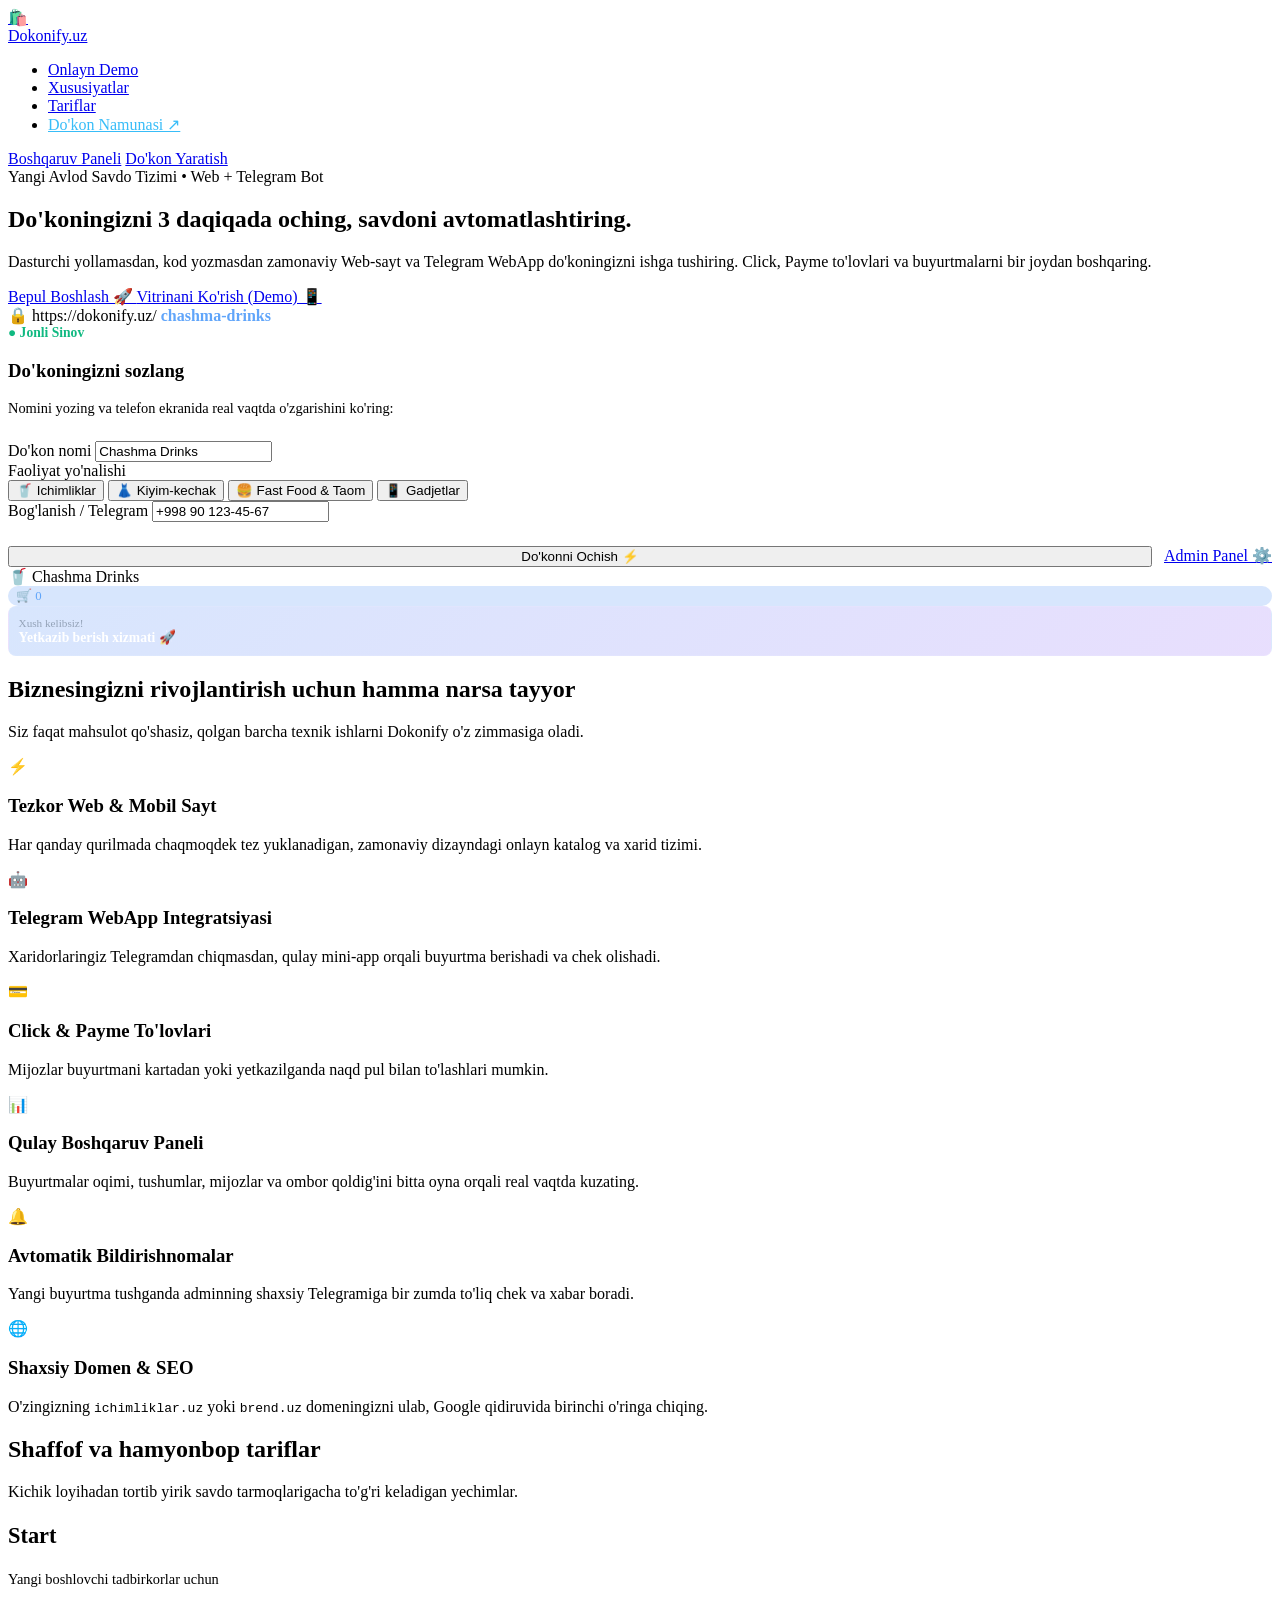
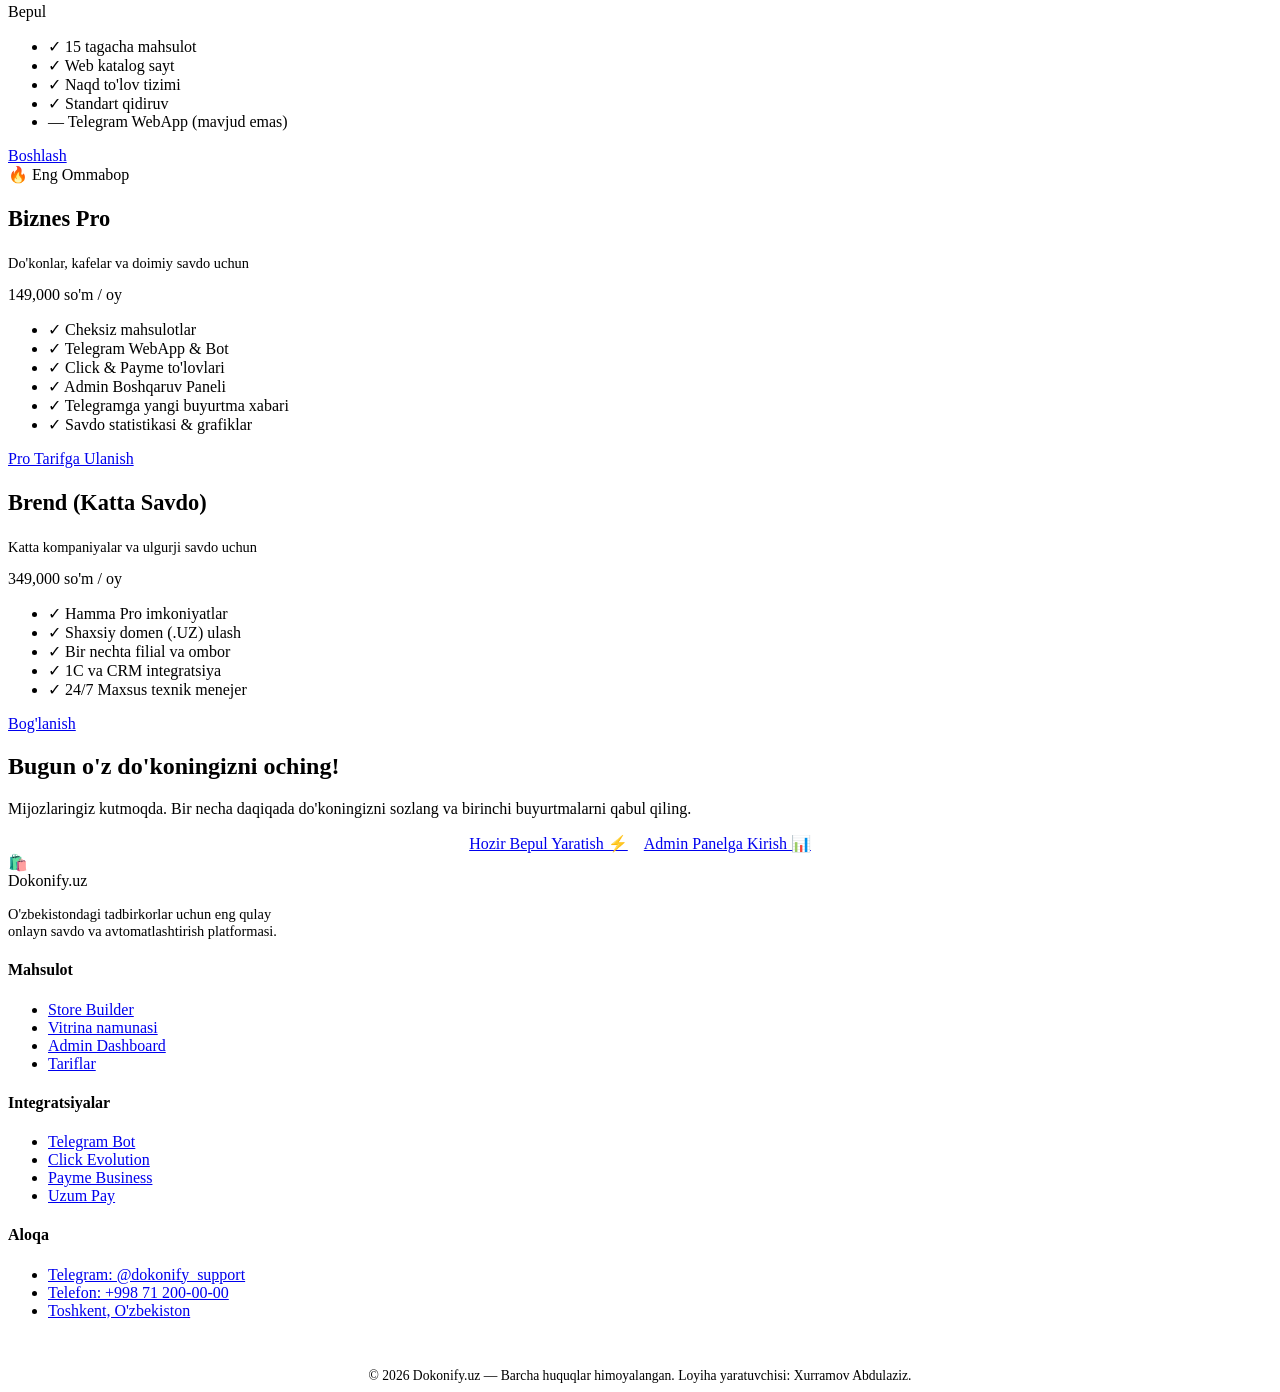
==== templates/index.html @ 7e79cc07 "Initial clean commit" ====
<!DOCTYPE html>
<html lang="uz">
<head>
  <meta charset="UTF-8">
  <meta name="viewport" content="width=device-width, initial-scale=1.0">
  <title>Dokonify — 3 daqiqada Web & Telegram Do'kon Yaratish Platformasi</title>
  <meta name="description" content="Kichik va o'rta bizneslar uchun avtomatlashtirilgan internet do'kon va Telegram WebApp platformasi. Click, Payme va buyurtmalar boshqaruvi.">
  <link rel="stylesheet" href="style.css">
  <link rel="icon" href="data:image/svg+xml,<svg xmlns=%22http://www.w3.org/2000/svg%22 viewBox=%220 0 100 100%22><text y=%22.9em%22 font-size=%2290%22>🛍️</text></svg>">
</head>
<body>
  <div class="bg-grid"></div>

  <!-- Navbar -->
  <header class="navbar">
    <div class="container">
      <a href="index.html" class="brand-logo">
        <div class="brand-icon">🛍️</div>
        <span>Dokonify<span style="color: var(--primary)">.uz</span></span>
      </a>

      <ul class="nav-links">
        <li><a href="#demo">Onlayn Demo</a></li>
        <li><a href="#features">Xususiyatlar</a></li>
        <li><a href="#pricing">Tariflar</a></li>
        <li><a href="store.html" target="_blank" style="color: #38bdf8;">Do'kon Namunasi ↗</a></li>
      </ul>

      <div class="nav-actions">
        <a href="dashboard.html" class="btn btn-secondary btn-sm">Boshqaruv Paneli</a>
        <a href="#demo" class="btn btn-primary btn-sm">Do'kon Yaratish</a>
      </div>
    </div>
  </header>

  <!-- Hero Section -->
  <section class="hero">
    <div class="container">
      <div class="pill-badge">
        <span class="pulse-dot"></span>
        <span>Yangi Avlod Savdo Tizimi • Web + Telegram Bot</span>
      </div>

      <h1>
        Do'koningizni <span class="gradient-text">3 daqiqada</span> oching, savdoni avtomatlashtiring.
      </h1>

      <p>
        Dasturchi yollamasdan, kod yozmasdan zamonaviy Web-sayt va Telegram WebApp do'koningizni ishga tushiring. Click, Payme to'lovlari va buyurtmalarni bir joydan boshqaring.
      </p>

      <div class="hero-cta">
        <a href="#demo" class="btn btn-primary btn-lg">
          Bepul Boshlash 🚀
        </a>
        <a href="store.html" class="btn btn-secondary btn-lg">
          Vitrinani Ko'rish (Demo) 📱
        </a>
      </div>

      <!-- Live Interactive Demo Box -->
      <div class="preview-wrapper" id="demo">
        <div class="preview-header">
          <div class="window-dots">
            <span class="dot dot-red"></span>
            <span class="dot dot-yellow"></span>
            <span class="dot dot-green"></span>
          </div>
          <div class="preview-address">
            <span>🔒 https://dokonify.uz/</span>
            <span id="previewSlug" style="color: #60a5fa; font-weight: 600;">chashma-drinks</span>
          </div>
          <div style="font-size: 0.85rem; color: #10b981; font-weight: 600;">
            ● Jonli Sinov
          </div>
        </div>

        <div class="preview-grid">
          <!-- Wizard Form -->
          <div class="wizard-box">
            <h3 class="wizard-title">Do'koningizni sozlang</h3>
            <p style="font-size: 0.9rem; margin-bottom: 1.5rem;">Nomini yozing va telefon ekranida real vaqtda o'zgarishini ko'ring:</p>

            <div class="wizard-step">
              <label for="storeNameInput">Do'kon nomi</label>
              <input type="text" id="storeNameInput" class="wizard-input" value="Chashma Drinks" placeholder="Masalan: Rayhon Boutique, Burger House...">
            </div>

            <div class="wizard-step">
              <label>Faoliyat yo'nalishi</label>
              <div class="category-chips" id="categoryChips">
                <button type="button" class="chip active" data-cat="drinks">🥤 Ichimliklar</button>
                <button type="button" class="chip" data-cat="clothing">👗 Kiyim-kechak</button>
                <button type="button" class="chip" data-cat="food">🍔 Fast Food & Taom</button>
                <button type="button" class="chip" data-cat="electronics">📱 Gadjetlar</button>
              </div>
            </div>

            <div class="wizard-step">
              <label for="storePhoneInput">Bog'lanish / Telegram</label>
              <input type="text" id="storePhoneInput" class="wizard-input" value="+998 90 123-45-67">
            </div>

            <div style="margin-top: 1.5rem; display: flex; gap: 0.75rem;">
              <button id="saveAndLaunchBtn" class="btn btn-primary" style="flex: 1;">
                Do'konni Ochish ⚡
              </button>
              <a href="dashboard.html" class="btn btn-secondary">
                Admin Panel ⚙️
              </a>
            </div>
          </div>

          <!-- Phone Mockup Preview -->
          <div class="phone-mockup">
            <div class="phone-notch"></div>
            <div class="phone-screen" id="mockupScreen">
              <div class="store-header-mini">
                <div class="store-name-mini">
                  <span id="mockupIcon">🥤</span>
                  <span id="mockupTitle">Chashma Drinks</span>
                </div>
                <div style="font-size: 0.8rem; background: rgba(59,130,246,0.2); padding: 2px 8px; border-radius: 99px; color: #60a5fa;">
                  🛒 <span id="mockupCartCount">0</span>
                </div>
              </div>

              <div style="margin-bottom: 0.75rem; background: linear-gradient(135deg, rgba(59,130,246,0.2), rgba(139,92,246,0.2)); border-radius: 8px; padding: 0.6rem; border: 1px solid rgba(255,255,255,0.08);">
                <div style="font-size: 0.7rem; color: #94a3b8;">Xush kelibsiz!</div>
                <div style="font-size: 0.85rem; font-weight: 700; color: #fff;">Yetkazib berish xizmati 🚀</div>
              </div>

              <div class="product-grid-mini" id="mockupProducts">
                <!-- Injected via JavaScript -->
              </div>
            </div>
          </div>
        </div>
      </div>
    </div>
  </section>

  <!-- Features Section -->
  <section class="features-section" id="features">
    <div class="container">
      <div class="section-head">
        <h2>Biznesingizni rivojlantirish uchun <span class="gradient-text">hamma narsa</span> tayyor</h2>
        <p>Siz faqat mahsulot qo'shasiz, qolgan barcha texnik ishlarni Dokonify o'z zimmasiga oladi.</p>
      </div>

      <div class="cards-grid">
        <div class="feature-card">
          <div class="card-icon">⚡</div>
          <h3>Tezkor Web & Mobil Sayt</h3>
          <p>Har qanday qurilmada chaqmoqdek tez yuklanadigan, zamonaviy dizayndagi onlayn katalog va xarid tizimi.</p>
        </div>

        <div class="feature-card">
          <div class="card-icon">🤖</div>
          <h3>Telegram WebApp Integratsiyasi</h3>
          <p>Xaridorlaringiz Telegramdan chiqmasdan, qulay mini-app orqali buyurtma berishadi va chek olishadi.</p>
        </div>

        <div class="feature-card">
          <div class="card-icon">💳</div>
          <h3>Click & Payme To'lovlari</h3>
          <p>Mijozlar buyurtmani kartadan yoki yetkazilganda naqd pul bilan to'lashlari mumkin.</p>
        </div>

        <div class="feature-card">
          <div class="card-icon">📊</div>
          <h3>Qulay Boshqaruv Paneli</h3>
          <p>Buyurtmalar oqimi, tushumlar, mijozlar va ombor qoldig'ini bitta oyna orqali real vaqtda kuzating.</p>
        </div>

        <div class="feature-card">
          <div class="card-icon">🔔</div>
          <h3>Avtomatik Bildirishnomalar</h3>
          <p>Yangi buyurtma tushganda adminning shaxsiy Telegramiga bir zumda to'liq chek va xabar boradi.</p>
        </div>

        <div class="feature-card">
          <div class="card-icon">🌐</div>
          <h3>Shaxsiy Domen & SEO</h3>
          <p>O'zingizning <code>ichimliklar.uz</code> yoki <code>brend.uz</code> domeningizni ulab, Google qidiruvida birinchi o'ringa chiqing.</p>
        </div>
      </div>
    </div>
  </section>

  <!-- Pricing Section -->
  <section class="pricing-section" id="pricing">
    <div class="container">
      <div class="section-head">
        <h2>Shaffof va hamyonbop <span class="gradient-text">tariflar</span></h2>
        <p>Kichik loyihadan tortib yirik savdo tarmoqlarigacha to'g'ri keladigan yechimlar.</p>
      </div>

      <div class="pricing-grid">
        <!-- Starter Plan -->
        <div class="pricing-card">
          <h3 style="font-size: 1.4rem;">Start</h3>
          <p style="font-size: 0.9rem;">Yangi boshlovchi tadbirkorlar uchun</p>
          <div class="price-tag">
            Bepul
          </div>
          <ul class="features-list">
            <li>✓ 15 tagacha mahsulot</li>
            <li>✓ Web katalog sayt</li>
            <li>✓ Naqd to'lov tizimi</li>
            <li>✓ Standart qidiruv</li>
            <li>— Telegram WebApp (mavjud emas)</li>
          </ul>
          <a href="store.html" class="btn btn-secondary w-100">Boshlash</a>
        </div>

        <!-- Pro Plan (Featured) -->
        <div class="pricing-card featured">
          <div class="pricing-badge">🔥 Eng Ommabop</div>
          <h3 style="font-size: 1.4rem;">Biznes Pro</h3>
          <p style="font-size: 0.9rem;">Do'konlar, kafelar va doimiy savdo uchun</p>
          <div class="price-tag">
            149,000 <span class="price-period">so'm / oy</span>
          </div>
          <ul class="features-list">
            <li>✓ Cheksiz mahsulotlar</li>
            <li>✓ Telegram WebApp & Bot</li>
            <li>✓ Click & Payme to'lovlari</li>
            <li>✓ Admin Boshqaruv Paneli</li>
            <li>✓ Telegramga yangi buyurtma xabari</li>
            <li>✓ Savdo statistikasi & grafiklar</li>
          </ul>
          <a href="#demo" class="btn btn-primary w-100">Pro Tarifga Ulanish</a>
        </div>

        <!-- Enterprise Plan -->
        <div class="pricing-card">
          <h3 style="font-size: 1.4rem;">Brend (Katta Savdo)</h3>
          <p style="font-size: 0.9rem;">Katta kompaniyalar va ulgurji savdo uchun</p>
          <div class="price-tag">
            349,000 <span class="price-period">so'm / oy</span>
          </div>
          <ul class="features-list">
            <li>✓ Hamma Pro imkoniyatlar</li>
            <li>✓ Shaxsiy domen (.UZ) ulash</li>
            <li>✓ Bir nechta filial va ombor</li>
            <li>✓ 1C va CRM integratsiya</li>
            <li>✓ 24/7 Maxsus texnik menejer</li>
          </ul>
          <a href="#demo" class="btn btn-secondary w-100">Bog'lanish</a>
        </div>
      </div>
    </div>
  </section>

  <!-- CTA Banner -->
  <section class="cta-banner">
    <div class="container">
      <div class="cta-box">
        <h2>Bugun o'z do'koningizni oching!</h2>
        <p>Mijozlaringiz kutmoqda. Bir necha daqiqada do'koningizni sozlang va birinchi buyurtmalarni qabul qiling.</p>
        <div style="display: flex; gap: 1rem; justify-content: center; flex-wrap: wrap;">
          <a href="#demo" class="btn btn-primary btn-lg">Hozir Bepul Yaratish ⚡</a>
          <a href="dashboard.html" class="btn btn-secondary btn-lg">Admin Panelga Kirish 📊</a>
        </div>
      </div>
    </div>
  </section>

  <!-- Footer -->
  <footer>
    <div class="container">
      <div class="footer-grid">
        <div class="footer-col">
          <div class="brand-logo" style="margin-bottom: 1rem;">
            <div class="brand-icon">🛍️</div>
            <span>Dokonify<span style="color: var(--primary)">.uz</span></span>
          </div>
          <p style="font-size: 0.9rem; max-width: 300px;">
            O'zbekistondagi tadbirkorlar uchun eng qulay onlayn savdo va avtomatlashtirish platformasi.
          </p>
        </div>

        <div class="footer-col">
          <h4>Mahsulot</h4>
          <ul class="footer-links">
            <li><a href="#demo">Store Builder</a></li>
            <li><a href="store.html">Vitrina namunasi</a></li>
            <li><a href="dashboard.html">Admin Dashboard</a></li>
            <li><a href="#pricing">Tariflar</a></li>
          </ul>
        </div>

        <div class="footer-col">
          <h4>Integratsiyalar</h4>
          <ul class="footer-links">
            <li><a href="#">Telegram Bot</a></li>
            <li><a href="#">Click Evolution</a></li>
            <li><a href="#">Payme Business</a></li>
            <li><a href="#">Uzum Pay</a></li>
          </ul>
        </div>

        <div class="footer-col">
          <h4>Aloqa</h4>
          <ul class="footer-links">
            <li><a href="#">Telegram: @dokonify_support</a></li>
            <li><a href="#">Telefon: +998 71 200-00-00</a></li>
            <li><a href="#">Toshkent, O'zbekiston</a></li>
          </ul>
        </div>
      </div>

      <div style="text-align: center; border-top: 1px solid var(--border-subtle); padding-top: 2rem; font-size: 0.85rem;">
        © 2026 Dokonify.uz — Barcha huquqlar himoyalangan. Loyiha yaratuvchisi: Xurramov Abdulaziz.
      </div>
    </div>
  </footer>

  <script src="app.js"></script>
</body>
</html>
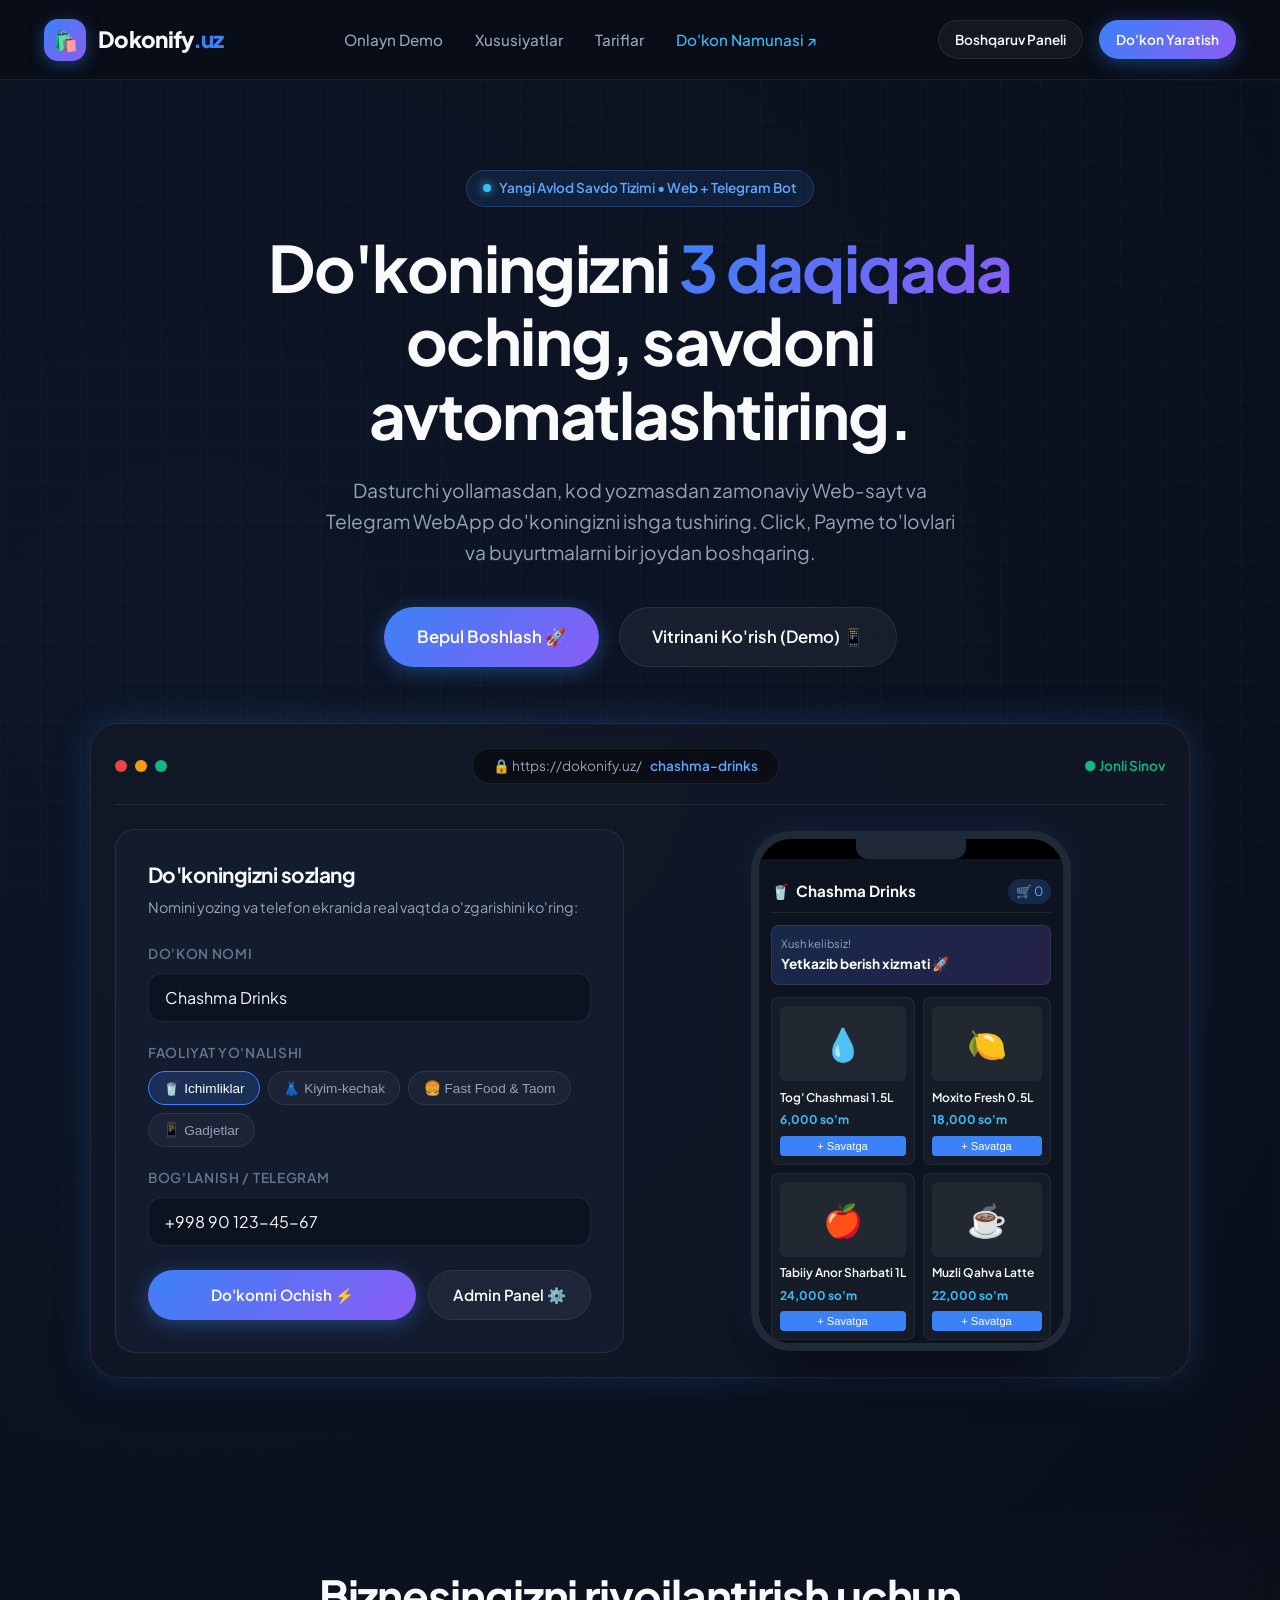
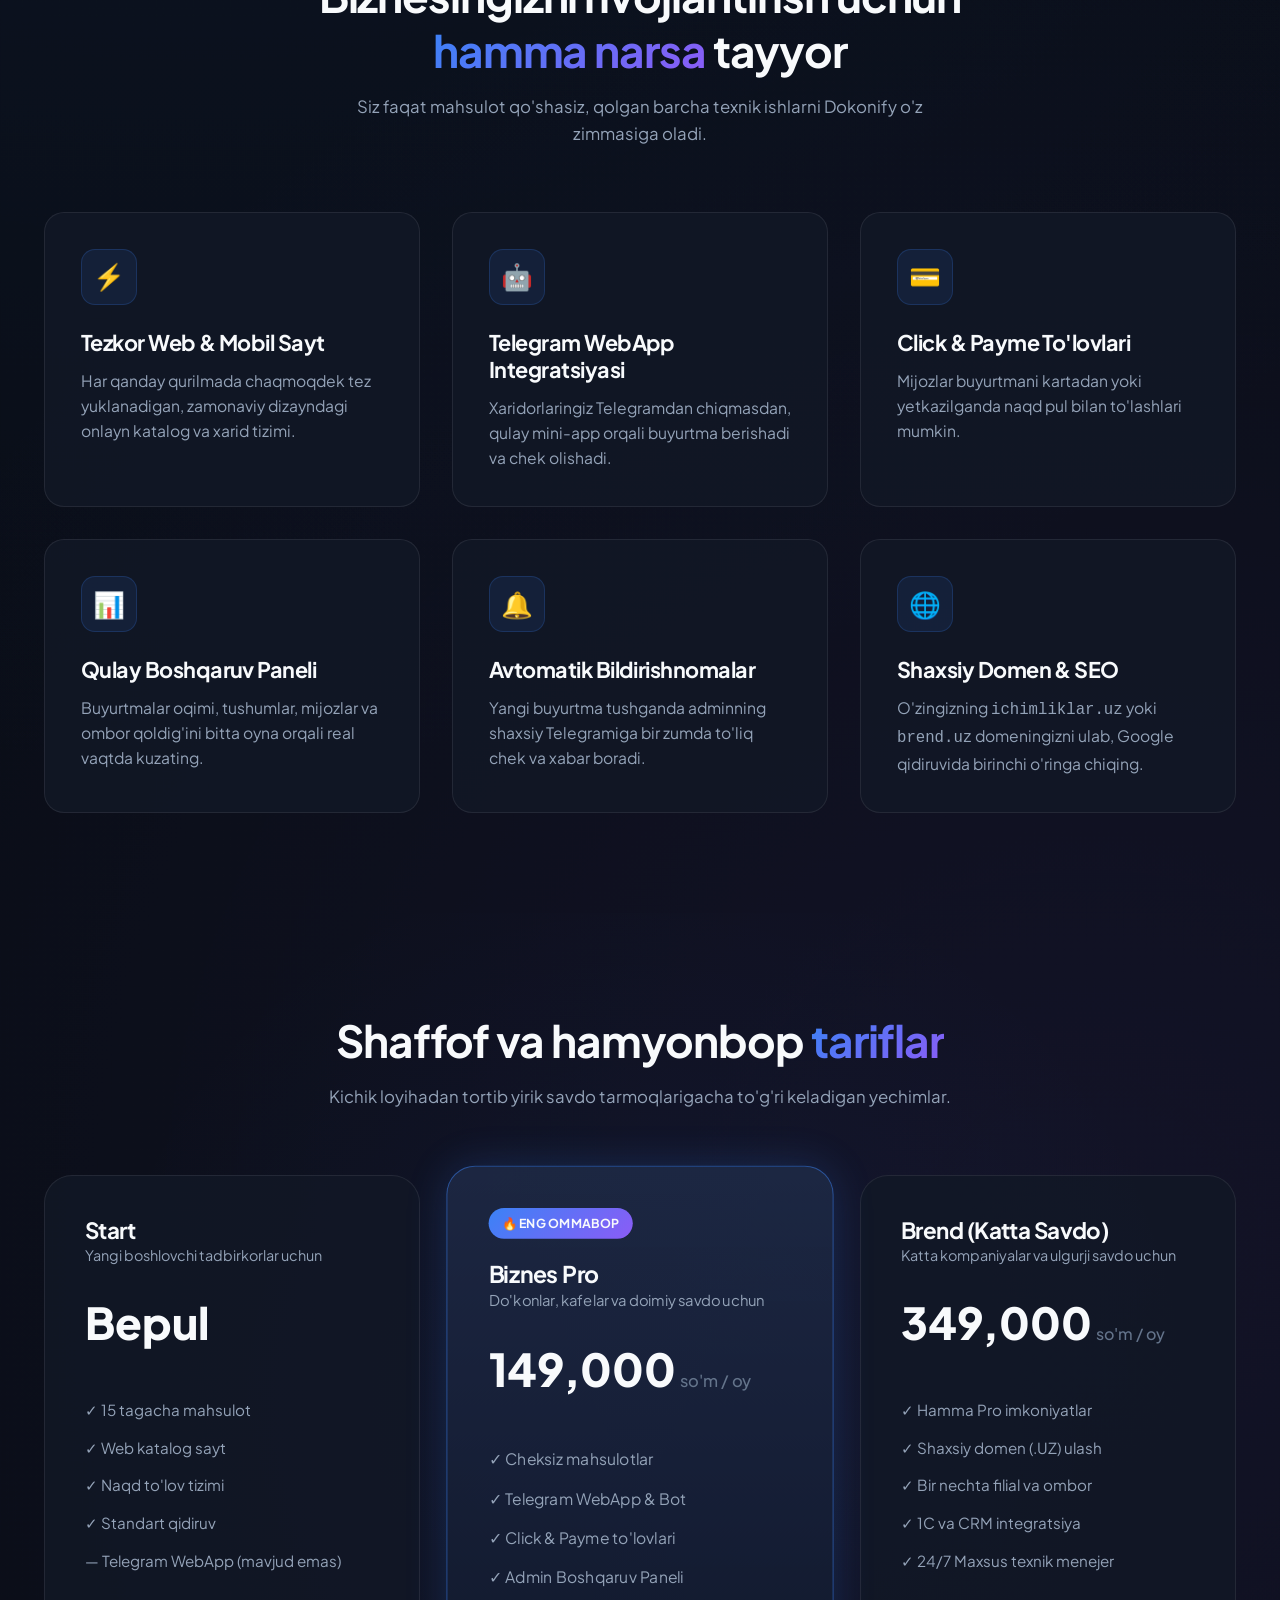
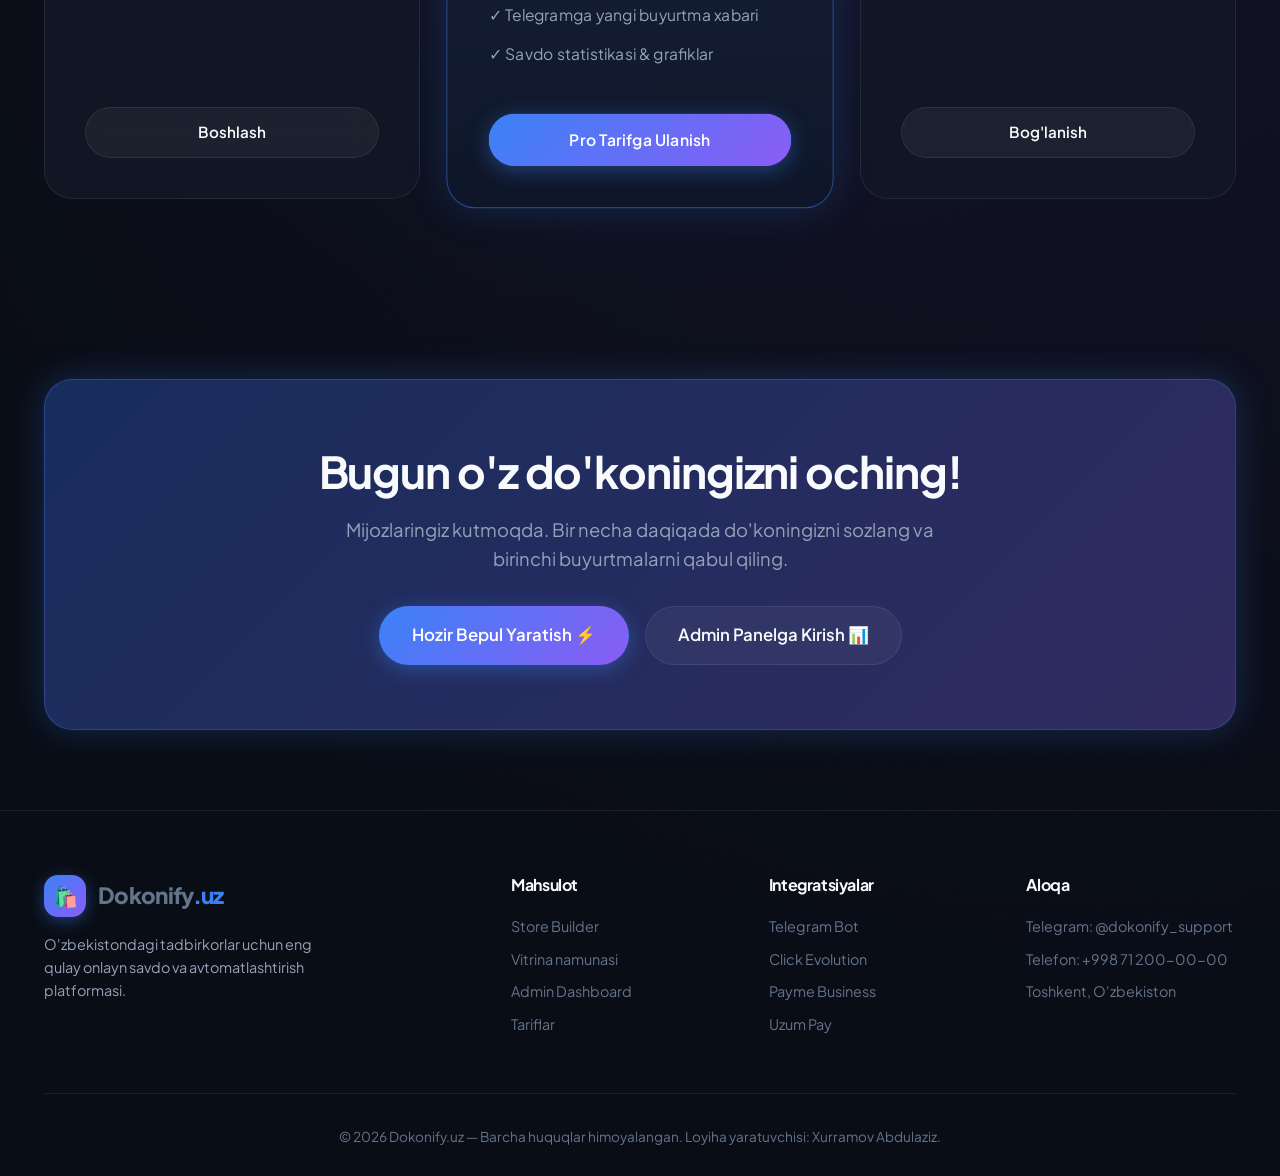
==== commit a043f7cb: "Statik fayllarni productionda tuzatish (CSS/JS 404) - templates: style.css/app.js ga /static/ yo'l (" ====
--- a/templates/index.html
+++ b/templates/index.html
@@ -5,7 +5,7 @@
   <meta name="viewport" content="width=device-width, initial-scale=1.0">
   <title>Dokonify — 3 daqiqada Web & Telegram Do'kon Yaratish Platformasi</title>
   <meta name="description" content="Kichik va o'rta bizneslar uchun avtomatlashtirilgan internet do'kon va Telegram WebApp platformasi. Click, Payme va buyurtmalar boshqaruvi.">
-  <link rel="stylesheet" href="style.css">
+  <link rel="stylesheet" href="/static/style.css">
   <link rel="icon" href="data:image/svg+xml,<svg xmlns=%22http://www.w3.org/2000/svg%22 viewBox=%220 0 100 100%22><text y=%22.9em%22 font-size=%2290%22>🛍️</text></svg>">
 </head>
 <body>
@@ -317,6 +317,6 @@
     </div>
   </footer>
 
-  <script src="app.js"></script>
+  <script src="/static/app.js"></script>
 </body>
 </html>
--- a/static/style.css
+++ b/static/style.css
@@ -0,0 +1,1062 @@
+/* ==========================================================================
+   DOKONIFY — Design System & Styles
+   Modern SaaS for Web & Telegram Storefronts
+   ========================================================================== */
+
+@import url('https://fonts.googleapis.com/css2?family=Plus+Jakarta+Sans:wght@300;400;500;600;700;800&display=swap');
+
+:root {
+  /* Color Palette */
+  --bg-dark: #090d16;
+  --bg-card: rgba(18, 24, 38, 0.85);
+  --bg-card-hover: rgba(28, 36, 56, 0.95);
+  --bg-elevated: #131b2e;
+  --border-subtle: rgba(255, 255, 255, 0.08);
+  --border-accent: rgba(59, 130, 246, 0.3);
+  
+  --primary: #3b82f6;
+  --primary-glow: rgba(59, 130, 246, 0.4);
+  --primary-gradient: linear-gradient(135deg, #3b82f6 0%, #8b5cf6 100%);
+  --accent-cyan: #06b6d4;
+  --accent-emerald: #10b981;
+  --accent-amber: #f59e0b;
+  --accent-rose: #f43f5e;
+  
+  --text-primary: #f8fafc;
+  --text-secondary: #94a3b8;
+  --text-muted: #64748b;
+  
+  /* Radii & Shadows */
+  --radius-sm: 8px;
+  --radius-md: 14px;
+  --radius-lg: 20px;
+  --radius-xl: 28px;
+  --radius-full: 9999px;
+  
+  --shadow-sm: 0 2px 8px rgba(0, 0, 0, 0.3);
+  --shadow-md: 0 8px 30px rgba(0, 0, 0, 0.4);
+  --shadow-glow: 0 0 35px rgba(59, 130, 246, 0.25);
+  --shadow-card: 0 10px 40px -10px rgba(0, 0, 0, 0.5);
+  
+  --font-main: 'Plus Jakarta Sans', -apple-system, BlinkMacSystemFont, sans-serif;
+  --transition-fast: 0.2s cubic-bezier(0.16, 1, 0.3, 1);
+  --transition-smooth: 0.35s cubic-bezier(0.16, 1, 0.3, 1);
+}
+
+/* Reset & Base */
+*, *::before, *::after {
+  box-sizing: border-box;
+  margin: 0;
+  padding: 0;
+}
+
+html {
+  scroll-behavior: smooth;
+  font-family: var(--font-main);
+  background-color: var(--bg-dark);
+  color: var(--text-primary);
+  line-height: 1.6;
+}
+
+body {
+  overflow-x: hidden;
+  min-height: 100vh;
+  position: relative;
+  background: radial-gradient(circle at 15% 15%, rgba(59, 130, 246, 0.08) 0%, transparent 45%),
+              radial-gradient(circle at 85% 65%, rgba(139, 92, 246, 0.08) 0%, transparent 45%),
+              var(--bg-dark);
+}
+
+/* Background Animated Grid */
+.bg-grid {
+  position: fixed;
+  inset: 0;
+  background-image: linear-gradient(to right, rgba(255, 255, 255, 0.02) 1px, transparent 1px),
+                    linear-gradient(to bottom, rgba(255, 255, 255, 0.02) 1px, transparent 1px);
+  background-size: 40px 40px;
+  pointer-events: none;
+  z-index: 0;
+}
+
+/* Typography */
+h1, h2, h3, h4, h5, h6 {
+  color: var(--text-primary);
+  font-weight: 700;
+  line-height: 1.25;
+  letter-spacing: -0.025em;
+}
+
+.gradient-text {
+  background: var(--primary-gradient);
+  -webkit-background-clip: text;
+  -webkit-text-fill-color: transparent;
+  display: inline-block;
+}
+
+.gradient-cyan {
+  background: linear-gradient(135deg, #06b6d4 0%, #3b82f6 100%);
+  -webkit-background-clip: text;
+  -webkit-text-fill-color: transparent;
+}
+
+.gradient-amber {
+  background: linear-gradient(135deg, #f59e0b 0%, #ef4444 100%);
+  -webkit-background-clip: text;
+  -webkit-text-fill-color: transparent;
+}
+
+p {
+  color: var(--text-secondary);
+  font-size: 1.05rem;
+}
+
+a {
+  color: inherit;
+  text-decoration: none;
+  transition: var(--transition-fast);
+}
+
+/* Layout Containers */
+.container {
+  max-width: 1240px;
+  margin: 0 auto;
+  padding: 0 1.5rem;
+  position: relative;
+  z-index: 1;
+}
+
+/* Navigation */
+.navbar {
+  position: fixed;
+  top: 0;
+  left: 0;
+  right: 0;
+  height: 80px;
+  backdrop-filter: blur(20px);
+  -webkit-backdrop-filter: blur(20px);
+  background: rgba(9, 13, 22, 0.75);
+  border-bottom: 1px solid var(--border-subtle);
+  z-index: 100;
+  display: flex;
+  align-items: center;
+}
+
+.navbar .container {
+  display: flex;
+  align-items: center;
+  justify-content: space-between;
+  width: 100%;
+}
+
+.brand-logo {
+  display: flex;
+  align-items: center;
+  gap: 0.75rem;
+  font-size: 1.4rem;
+  font-weight: 800;
+  letter-spacing: -0.03em;
+}
+
+.brand-icon {
+  width: 42px;
+  height: 42px;
+  background: var(--primary-gradient);
+  border-radius: var(--radius-md);
+  display: flex;
+  align-items: center;
+  justify-content: center;
+  font-size: 1.25rem;
+  box-shadow: 0 4px 16px var(--primary-glow);
+}
+
+.nav-links {
+  display: flex;
+  align-items: center;
+  gap: 2rem;
+  list-style: none;
+}
+
+.nav-links a {
+  font-size: 0.95rem;
+  font-weight: 500;
+  color: var(--text-secondary);
+}
+
+.nav-links a:hover {
+  color: var(--text-primary);
+}
+
+.nav-actions {
+  display: flex;
+  align-items: center;
+  gap: 1rem;
+}
+
+/* Buttons */
+.btn {
+  display: inline-flex;
+  align-items: center;
+  justify-content: center;
+  gap: 0.5rem;
+  padding: 0.75rem 1.5rem;
+  border-radius: var(--radius-full);
+  font-weight: 600;
+  font-size: 0.95rem;
+  cursor: pointer;
+  border: 1px solid transparent;
+  transition: var(--transition-smooth);
+  font-family: inherit;
+}
+
+.btn-primary {
+  background: var(--primary-gradient);
+  color: #ffffff;
+  box-shadow: 0 4px 20px var(--primary-glow);
+}
+
+.btn-primary:hover {
+  transform: translateY(-2px);
+  box-shadow: 0 8px 28px rgba(59, 130, 246, 0.6);
+}
+
+.btn-secondary {
+  background: rgba(255, 255, 255, 0.05);
+  border-color: var(--border-subtle);
+  color: var(--text-primary);
+  backdrop-filter: blur(10px);
+}
+
+.btn-secondary:hover {
+  background: rgba(255, 255, 255, 0.1);
+  border-color: rgba(255, 255, 255, 0.2);
+  transform: translateY(-2px);
+}
+
+.btn-sm {
+  padding: 0.5rem 1rem;
+  font-size: 0.85rem;
+}
+
+.btn-lg {
+  padding: 0.95rem 2rem;
+  font-size: 1.05rem;
+}
+
+/* Badge */
+.pill-badge {
+  display: inline-flex;
+  align-items: center;
+  gap: 0.5rem;
+  padding: 0.4rem 1rem;
+  background: rgba(59, 130, 246, 0.12);
+  border: 1px solid rgba(59, 130, 246, 0.3);
+  border-radius: var(--radius-full);
+  font-size: 0.85rem;
+  font-weight: 600;
+  color: #60a5fa;
+  margin-bottom: 1.5rem;
+}
+
+.pulse-dot {
+  width: 8px;
+  height: 8px;
+  background: #38bdf8;
+  border-radius: 50%;
+  box-shadow: 0 0 10px #38bdf8;
+  animation: pulse 2s infinite;
+}
+
+@keyframes pulse {
+  0% { transform: scale(0.95); opacity: 0.8; }
+  50% { transform: scale(1.4); opacity: 1; }
+  100% { transform: scale(0.95); opacity: 0.8; }
+}
+
+/* Hero Section */
+.hero {
+  padding-top: 170px;
+  padding-bottom: 90px;
+  text-align: center;
+  position: relative;
+}
+
+.hero h1 {
+  font-size: 4rem;
+  max-width: 950px;
+  margin: 0 auto 1.5rem auto;
+  line-height: 1.15;
+}
+
+.hero p {
+  max-width: 650px;
+  margin: 0 auto 2.5rem auto;
+  font-size: 1.2rem;
+}
+
+.hero-cta {
+  display: flex;
+  align-items: center;
+  justify-content: center;
+  gap: 1.25rem;
+  margin-bottom: 3.5rem;
+}
+
+/* Live Demo Preview Box */
+.preview-wrapper {
+  max-width: 1100px;
+  margin: 0 auto;
+  position: relative;
+  background: var(--bg-card);
+  border: 1px solid var(--border-subtle);
+  border-radius: var(--radius-xl);
+  padding: 1.5rem;
+  box-shadow: var(--shadow-glow), var(--shadow-card);
+  backdrop-filter: blur(25px);
+}
+
+.preview-header {
+  display: flex;
+  align-items: center;
+  justify-content: space-between;
+  padding-bottom: 1.25rem;
+  border-bottom: 1px solid var(--border-subtle);
+  margin-bottom: 1.5rem;
+}
+
+.window-dots {
+  display: flex;
+  gap: 8px;
+}
+
+.dot {
+  width: 12px;
+  height: 12px;
+  border-radius: 50%;
+}
+.dot-red { background: #ef4444; }
+.dot-yellow { background: #f59e0b; }
+.dot-green { background: #10b981; }
+
+.preview-address {
+  background: rgba(0, 0, 0, 0.4);
+  padding: 0.4rem 1.25rem;
+  border-radius: var(--radius-full);
+  font-size: 0.85rem;
+  color: var(--text-secondary);
+  border: 1px solid var(--border-subtle);
+  display: flex;
+  align-items: center;
+  gap: 0.5rem;
+}
+
+.preview-grid {
+  display: grid;
+  grid-template-columns: 1fr 1fr;
+  gap: 2rem;
+  align-items: center;
+  text-align: left;
+}
+
+/* Interactive Wizard Card */
+.wizard-box {
+  background: var(--bg-elevated);
+  border: 1px solid var(--border-subtle);
+  border-radius: var(--radius-lg);
+  padding: 2rem;
+}
+
+.wizard-title {
+  font-size: 1.3rem;
+  margin-bottom: 0.5rem;
+}
+
+.wizard-step {
+  margin-bottom: 1.25rem;
+}
+
+.wizard-step label {
+  display: block;
+  font-size: 0.85rem;
+  font-weight: 600;
+  text-transform: uppercase;
+  letter-spacing: 0.05em;
+  color: var(--text-muted);
+  margin-bottom: 0.5rem;
+}
+
+.wizard-input {
+  width: 100%;
+  background: rgba(0, 0, 0, 0.3);
+  border: 1px solid var(--border-subtle);
+  padding: 0.8rem 1rem;
+  border-radius: var(--radius-md);
+  color: var(--text-primary);
+  font-size: 1rem;
+  font-family: inherit;
+  outline: none;
+  transition: var(--transition-fast);
+}
+
+.wizard-input:focus {
+  border-color: var(--primary);
+  box-shadow: 0 0 0 3px rgba(59, 130, 246, 0.2);
+}
+
+.category-chips {
+  display: flex;
+  flex-wrap: wrap;
+  gap: 0.5rem;
+}
+
+.chip {
+  padding: 0.5rem 0.9rem;
+  background: rgba(255, 255, 255, 0.04);
+  border: 1px solid var(--border-subtle);
+  border-radius: var(--radius-full);
+  font-size: 0.85rem;
+  cursor: pointer;
+  transition: var(--transition-fast);
+  color: var(--text-secondary);
+}
+
+.chip:hover, .chip.active {
+  background: rgba(59, 130, 246, 0.2);
+  border-color: var(--primary);
+  color: #ffffff;
+}
+
+/* Phone Mockup (Live Store Preview) */
+.phone-mockup {
+  width: 320px;
+  height: 520px;
+  margin: 0 auto;
+  background: #000000;
+  border: 8px solid #1f2937;
+  border-radius: 40px;
+  overflow: hidden;
+  box-shadow: 0 25px 50px -12px rgba(0, 0, 0, 0.7), 0 0 30px rgba(59, 130, 246, 0.15);
+  position: relative;
+  display: flex;
+  flex-direction: column;
+}
+
+.phone-notch {
+  width: 110px;
+  height: 20px;
+  background: #1f2937;
+  border-bottom-left-radius: 12px;
+  border-bottom-right-radius: 12px;
+  margin: 0 auto;
+  z-index: 10;
+}
+
+.phone-screen {
+  flex: 1;
+  background: #0d131f;
+  overflow-y: auto;
+  padding: 0.75rem;
+  display: flex;
+  flex-direction: column;
+}
+
+.store-header-mini {
+  display: flex;
+  align-items: center;
+  justify-content: space-between;
+  padding: 0.5rem 0;
+  border-bottom: 1px solid rgba(255, 255, 255, 0.08);
+  margin-bottom: 0.75rem;
+}
+
+.store-name-mini {
+  font-weight: 700;
+  font-size: 0.95rem;
+  display: flex;
+  align-items: center;
+  gap: 0.4rem;
+}
+
+.product-grid-mini {
+  display: grid;
+  grid-template-columns: 1fr 1fr;
+  gap: 0.5rem;
+}
+
+.product-card-mini {
+  background: rgba(255, 255, 255, 0.04);
+  border: 1px solid rgba(255, 255, 255, 0.06);
+  border-radius: var(--radius-sm);
+  padding: 0.5rem;
+  display: flex;
+  flex-direction: column;
+}
+
+.product-card-mini img {
+  width: 100%;
+  height: 75px;
+  object-fit: cover;
+  border-radius: 6px;
+  margin-bottom: 0.4rem;
+}
+
+.product-title-mini {
+  font-size: 0.75rem;
+  font-weight: 600;
+  white-space: nowrap;
+  overflow: hidden;
+  text-overflow: ellipsis;
+}
+
+.product-price-mini {
+  font-size: 0.75rem;
+  font-weight: 700;
+  color: #38bdf8;
+  margin-top: 0.2rem;
+}
+
+.btn-mini-add {
+  margin-top: 0.4rem;
+  padding: 0.25rem;
+  background: var(--primary);
+  color: white;
+  border: none;
+  border-radius: 4px;
+  font-size: 0.7rem;
+  cursor: pointer;
+  text-align: center;
+}
+
+/* Feature Grid */
+.features-section {
+  padding: 100px 0;
+}
+
+.section-head {
+  text-align: center;
+  max-width: 650px;
+  margin: 0 auto 4rem auto;
+}
+
+.section-head h2 {
+  font-size: 2.75rem;
+  margin-bottom: 1rem;
+}
+
+.cards-grid {
+  display: grid;
+  grid-template-columns: repeat(auto-fit, minmax(320px, 1fr));
+  gap: 2rem;
+}
+
+.feature-card {
+  background: var(--bg-card);
+  border: 1px solid var(--border-subtle);
+  border-radius: var(--radius-lg);
+  padding: 2.25rem;
+  transition: var(--transition-smooth);
+  position: relative;
+  overflow: hidden;
+}
+
+.feature-card::before {
+  content: '';
+  position: absolute;
+  top: 0;
+  left: 0;
+  right: 0;
+  height: 2px;
+  background: var(--primary-gradient);
+  opacity: 0;
+  transition: var(--transition-fast);
+}
+
+.feature-card:hover {
+  transform: translateY(-6px);
+  border-color: var(--border-accent);
+  box-shadow: var(--shadow-md);
+}
+
+.feature-card:hover::before {
+  opacity: 1;
+}
+
+.card-icon {
+  width: 56px;
+  height: 56px;
+  border-radius: var(--radius-md);
+  display: flex;
+  align-items: center;
+  justify-content: center;
+  font-size: 1.6rem;
+  margin-bottom: 1.5rem;
+  background: rgba(59, 130, 246, 0.1);
+  color: var(--primary);
+  border: 1px solid rgba(59, 130, 246, 0.2);
+}
+
+.feature-card h3 {
+  font-size: 1.35rem;
+  margin-bottom: 0.75rem;
+}
+
+.feature-card p {
+  font-size: 0.98rem;
+}
+
+/* Pricing Section */
+.pricing-section {
+  padding: 100px 0;
+  background: radial-gradient(circle at 50% 50%, rgba(59, 130, 246, 0.05) 0%, transparent 70%);
+}
+
+.pricing-grid {
+  display: grid;
+  grid-template-columns: repeat(auto-fit, minmax(300px, 1fr));
+  gap: 2rem;
+  align-items: stretch;
+}
+
+.pricing-card {
+  background: var(--bg-card);
+  border: 1px solid var(--border-subtle);
+  border-radius: var(--radius-xl);
+  padding: 2.5rem;
+  display: flex;
+  flex-direction: column;
+  transition: var(--transition-smooth);
+}
+
+.pricing-card.featured {
+  background: linear-gradient(180deg, rgba(30, 41, 69, 0.9) 0%, rgba(15, 23, 42, 0.95) 100%);
+  border-color: rgba(59, 130, 246, 0.5);
+  box-shadow: 0 0 40px rgba(59, 130, 246, 0.2);
+  transform: scale(1.03);
+}
+
+.pricing-badge {
+  align-self: flex-start;
+  padding: 0.35rem 0.8rem;
+  background: var(--primary-gradient);
+  border-radius: var(--radius-full);
+  font-size: 0.75rem;
+  font-weight: 700;
+  text-transform: uppercase;
+  margin-bottom: 1.25rem;
+}
+
+.price-tag {
+  font-size: 2.75rem;
+  font-weight: 800;
+  margin: 1.25rem 0 0.5rem 0;
+  display: flex;
+  align-items: baseline;
+  gap: 0.25rem;
+}
+
+.price-period {
+  font-size: 1rem;
+  font-weight: 500;
+  color: var(--text-muted);
+}
+
+.features-list {
+  list-style: none;
+  margin: 2rem 0;
+  flex: 1;
+}
+
+.features-list li {
+  display: flex;
+  align-items: center;
+  gap: 0.75rem;
+  margin-bottom: 0.85rem;
+  font-size: 0.95rem;
+  color: var(--text-secondary);
+}
+
+.features-list li svg {
+  color: var(--accent-emerald);
+  flex-shrink: 0;
+}
+
+/* Call to Action Banner */
+.cta-banner {
+  padding: 80px 0;
+}
+
+.cta-box {
+  background: linear-gradient(135deg, rgba(37, 99, 235, 0.25) 0%, rgba(139, 92, 246, 0.25) 100%),
+              var(--bg-elevated);
+  border: 1px solid rgba(59, 130, 246, 0.3);
+  border-radius: var(--radius-xl);
+  padding: 4rem 2rem;
+  text-align: center;
+  box-shadow: var(--shadow-glow);
+}
+
+.cta-box h2 {
+  font-size: 2.75rem;
+  margin-bottom: 1rem;
+}
+
+.cta-box p {
+  max-width: 600px;
+  margin: 0 auto 2rem auto;
+  font-size: 1.15rem;
+}
+
+/* Footer */
+footer {
+  border-top: 1px solid var(--border-subtle);
+  padding: 4rem 0 2rem 0;
+  font-size: 0.9rem;
+  color: var(--text-muted);
+}
+
+.footer-grid {
+  display: grid;
+  grid-template-columns: 2fr repeat(3, 1fr);
+  gap: 3rem;
+  margin-bottom: 3rem;
+}
+
+.footer-col h4 {
+  font-size: 1rem;
+  margin-bottom: 1.25rem;
+  color: var(--text-primary);
+}
+
+.footer-links {
+  list-style: none;
+}
+
+.footer-links li {
+  margin-bottom: 0.6rem;
+}
+
+.footer-links a:hover {
+  color: var(--text-primary);
+}
+
+/* Responsive */
+@media (max-width: 900px) {
+  .hero h1 { font-size: 2.75rem; }
+  .preview-grid { grid-template-columns: 1fr; }
+  .phone-mockup { order: -1; }
+  .footer-grid { grid-template-columns: 1fr 1fr; }
+  .nav-links { display: none; }
+}
+
+@media (max-width: 600px) {
+  .hero h1 { font-size: 2.2rem; }
+  .footer-grid { grid-template-columns: 1fr; }
+  .pricing-card.featured { transform: none; }
+}
+
+/* ==========================================================================
+   STORIES COMPONENT (Instagram / Telegram Style 24/7 Archived)
+   ========================================================================== */
+.stories-section {
+  margin: 1.25rem 0 1.75rem 0;
+  position: relative;
+}
+
+.stories-row {
+  display: flex;
+  align-items: center;
+  gap: 1.25rem;
+  overflow-x: auto;
+  padding: 0.5rem 0.25rem 0.75rem 0.25rem;
+  scrollbar-width: none;
+}
+.stories-row::-webkit-scrollbar {
+  display: none;
+}
+
+.story-item {
+  display: flex;
+  flex-direction: column;
+  align-items: center;
+  gap: 0.5rem;
+  cursor: pointer;
+  flex-shrink: 0;
+  width: 78px;
+  text-align: center;
+  transition: transform var(--transition-fast);
+}
+.story-item:hover {
+  transform: translateY(-3px);
+}
+
+.story-ring {
+  width: 70px;
+  height: 70px;
+  border-radius: 50%;
+  padding: 3px;
+  background: linear-gradient(135deg, #f59e0b 0%, #ec4899 50%, #8b5cf6 100%);
+  display: flex;
+  align-items: center;
+  justify-content: center;
+  box-shadow: 0 4px 15px rgba(236, 72, 153, 0.3);
+  position: relative;
+}
+.story-ring.archived {
+  background: rgba(255, 255, 255, 0.2);
+  box-shadow: none;
+}
+
+.story-delete-badge {
+  position: absolute;
+  top: -4px;
+  right: -4px;
+  width: 22px;
+  height: 22px;
+  border-radius: 50%;
+  background: #ef4444;
+  color: white;
+  border: 2px solid #090d16;
+  font-size: 0.65rem;
+  display: flex;
+  align-items: center;
+  justify-content: center;
+  cursor: pointer;
+  z-index: 10;
+  transition: transform 0.2s, background 0.2s;
+  box-shadow: 0 2px 6px rgba(239, 68, 68, 0.5);
+}
+.story-delete-badge:hover {
+  transform: scale(1.15);
+  background: #dc2626;
+}
+
+.story-avatar {
+  width: 100%;
+  height: 100%;
+  border-radius: 50%;
+  border: 2px solid #090d16;
+  object-fit: cover;
+  background: #1e293b;
+}
+
+.story-label {
+  font-size: 0.75rem;
+  font-weight: 600;
+  color: var(--text-primary);
+  white-space: nowrap;
+  overflow: hidden;
+  text-overflow: ellipsis;
+  max-width: 76px;
+}
+
+/* Add Story Button */
+.add-story-ring {
+  background: rgba(59, 130, 246, 0.15);
+  border: 2px dashed rgba(59, 130, 246, 0.6);
+  display: flex;
+  align-items: center;
+  justify-content: center;
+  color: #60a5fa;
+  font-size: 1.5rem;
+  box-shadow: none;
+}
+.add-story-ring:hover {
+  background: rgba(59, 130, 246, 0.25);
+  border-color: #3b82f6;
+}
+
+/* Fullscreen Story Viewer */
+.story-viewer-modal {
+  position: fixed;
+  inset: 0;
+  background: rgba(0, 0, 0, 0.95);
+  backdrop-filter: blur(15px);
+  z-index: 500;
+  display: none;
+  align-items: center;
+  justify-content: center;
+}
+.story-viewer-modal.active {
+  display: flex;
+}
+
+.story-viewer-card {
+  width: 380px;
+  max-width: 95vw;
+  height: 640px;
+  max-height: 92vh;
+  background: #0b0f19;
+  border-radius: 24px;
+  overflow: hidden;
+  position: relative;
+  display: flex;
+  flex-direction: column;
+  box-shadow: 0 0 50px rgba(59, 130, 246, 0.25);
+  border: 1px solid rgba(255, 255, 255, 0.12);
+}
+
+.story-progress-bar-wrap {
+  position: absolute;
+  top: 14px;
+  left: 14px;
+  right: 14px;
+  display: flex;
+  gap: 6px;
+  z-index: 20;
+}
+.story-progress-segment {
+  flex: 1;
+  height: 3px;
+  background: rgba(255, 255, 255, 0.3);
+  border-radius: 99px;
+  overflow: hidden;
+}
+.story-progress-fill {
+  height: 100%;
+  width: 0%;
+  background: #ffffff;
+  transition: width 0.1s linear;
+}
+
+.story-viewer-header {
+  position: absolute;
+  top: 26px;
+  left: 14px;
+  right: 14px;
+  display: flex;
+  align-items: center;
+  justify-content: space-between;
+  z-index: 20;
+  color: white;
+}
+.story-author-info {
+  display: flex;
+  align-items: center;
+  gap: 0.5rem;
+  font-size: 0.85rem;
+  font-weight: 700;
+  text-shadow: 0 2px 4px rgba(0,0,0,0.8);
+}
+.story-author-img {
+  width: 34px;
+  height: 34px;
+  border-radius: 50%;
+  border: 1.5px solid white;
+  object-fit: cover;
+}
+
+.story-viewer-body {
+  flex: 1;
+  position: relative;
+  overflow: hidden;
+  display: flex;
+  align-items: center;
+  justify-content: center;
+  background: #000000;
+}
+.story-viewer-img {
+  width: 100%;
+  height: 100%;
+  object-fit: cover;
+}
+
+.story-nav-btn {
+  position: absolute;
+  top: 50%;
+  transform: translateY(-50%);
+  background: rgba(0, 0, 0, 0.4);
+  color: white;
+  border: none;
+  width: 36px;
+  height: 36px;
+  border-radius: 50%;
+  cursor: pointer;
+  z-index: 25;
+  display: flex;
+  align-items: center;
+  justify-content: center;
+  backdrop-filter: blur(4px);
+  transition: background 0.2s;
+}
+.story-nav-btn:hover {
+  background: rgba(0, 0, 0, 0.8);
+}
+.story-prev-btn { left: 10px; }
+.story-next-btn { right: 10px; }
+
+.story-viewer-caption {
+  position: absolute;
+  bottom: 0;
+  left: 0;
+  right: 0;
+  padding: 2.5rem 1.25rem 1.25rem 1.25rem;
+  background: linear-gradient(to top, rgba(0,0,0,0.9) 0%, transparent 100%);
+  z-index: 20;
+  color: white;
+}
+.story-caption-title {
+  font-size: 1.15rem;
+  font-weight: 800;
+  margin-bottom: 0.35rem;
+}
+.story-caption-text {
+  font-size: 0.9rem;
+  color: #cbd5e1;
+  margin-bottom: 0.85rem;
+}
+
+/* ==========================================================================
+   GOOGLE AUTH COMPONENT
+   ========================================================================== */
+.google-auth-btn {
+  display: inline-flex;
+  align-items: center;
+  gap: 0.6rem;
+  background: #ffffff;
+  color: #1f2937;
+  border: 1px solid #e5e7eb;
+  padding: 0.5rem 1rem;
+  border-radius: var(--radius-full);
+  font-size: 0.85rem;
+  font-weight: 600;
+  cursor: pointer;
+  transition: var(--transition-fast);
+  box-shadow: 0 2px 8px rgba(0,0,0,0.15);
+}
+.google-auth-btn:hover {
+  background: #f9fafb;
+  box-shadow: 0 4px 14px rgba(0,0,0,0.25);
+  transform: translateY(-1px);
+}
+.google-icon-svg {
+  width: 18px;
+  height: 18px;
+}
+
+.google-user-profile {
+  display: inline-flex;
+  align-items: center;
+  gap: 0.6rem;
+  background: rgba(255, 255, 255, 0.08);
+  border: 1px solid var(--border-subtle);
+  padding: 0.35rem 0.85rem;
+  border-radius: var(--radius-full);
+  color: white;
+  font-size: 0.85rem;
+  font-weight: 600;
+}
+.google-user-avatar {
+  width: 26px;
+  height: 26px;
+  border-radius: 50%;
+  object-fit: cover;
+  border: 1px solid #38bdf8;
+}
+.google-logout-btn {
+  background: none;
+  border: none;
+  color: #f87171;
+  cursor: pointer;
+  font-size: 0.8rem;
+  padding: 0 0.25rem;
+}
+
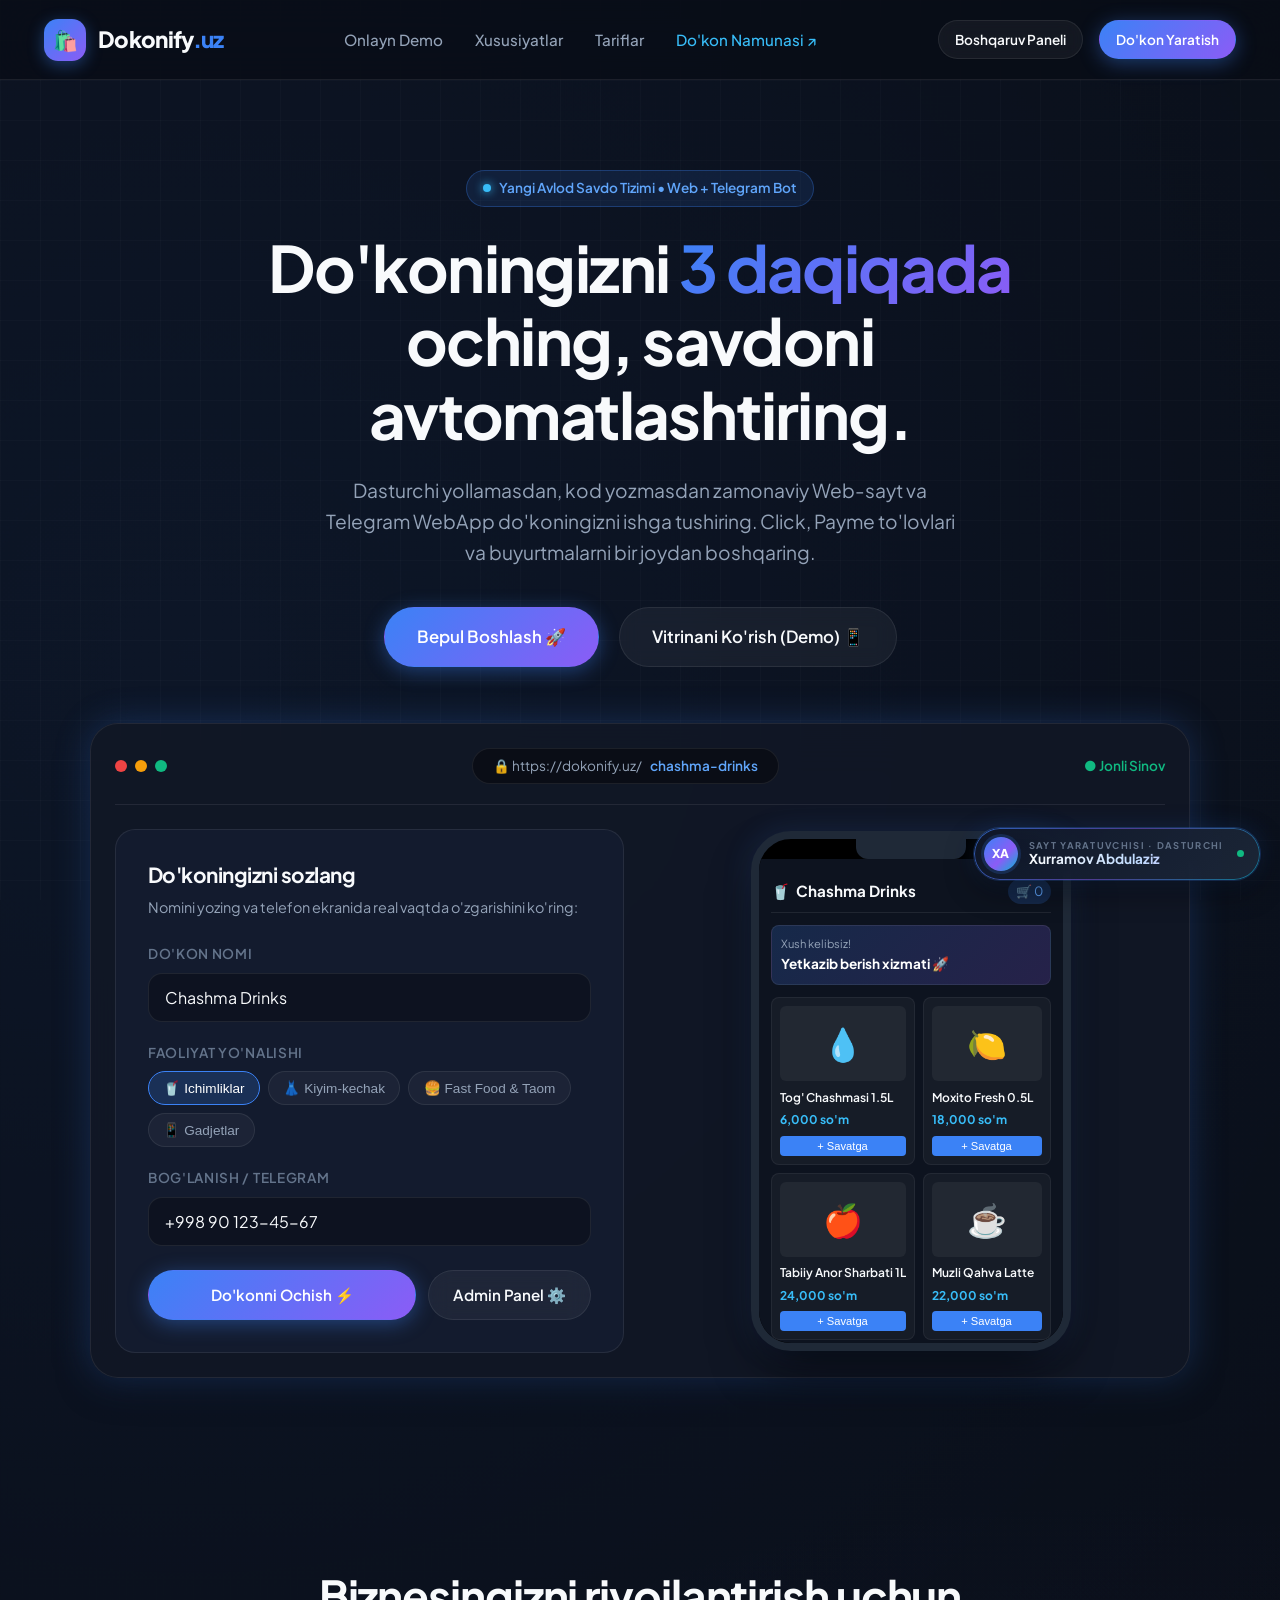
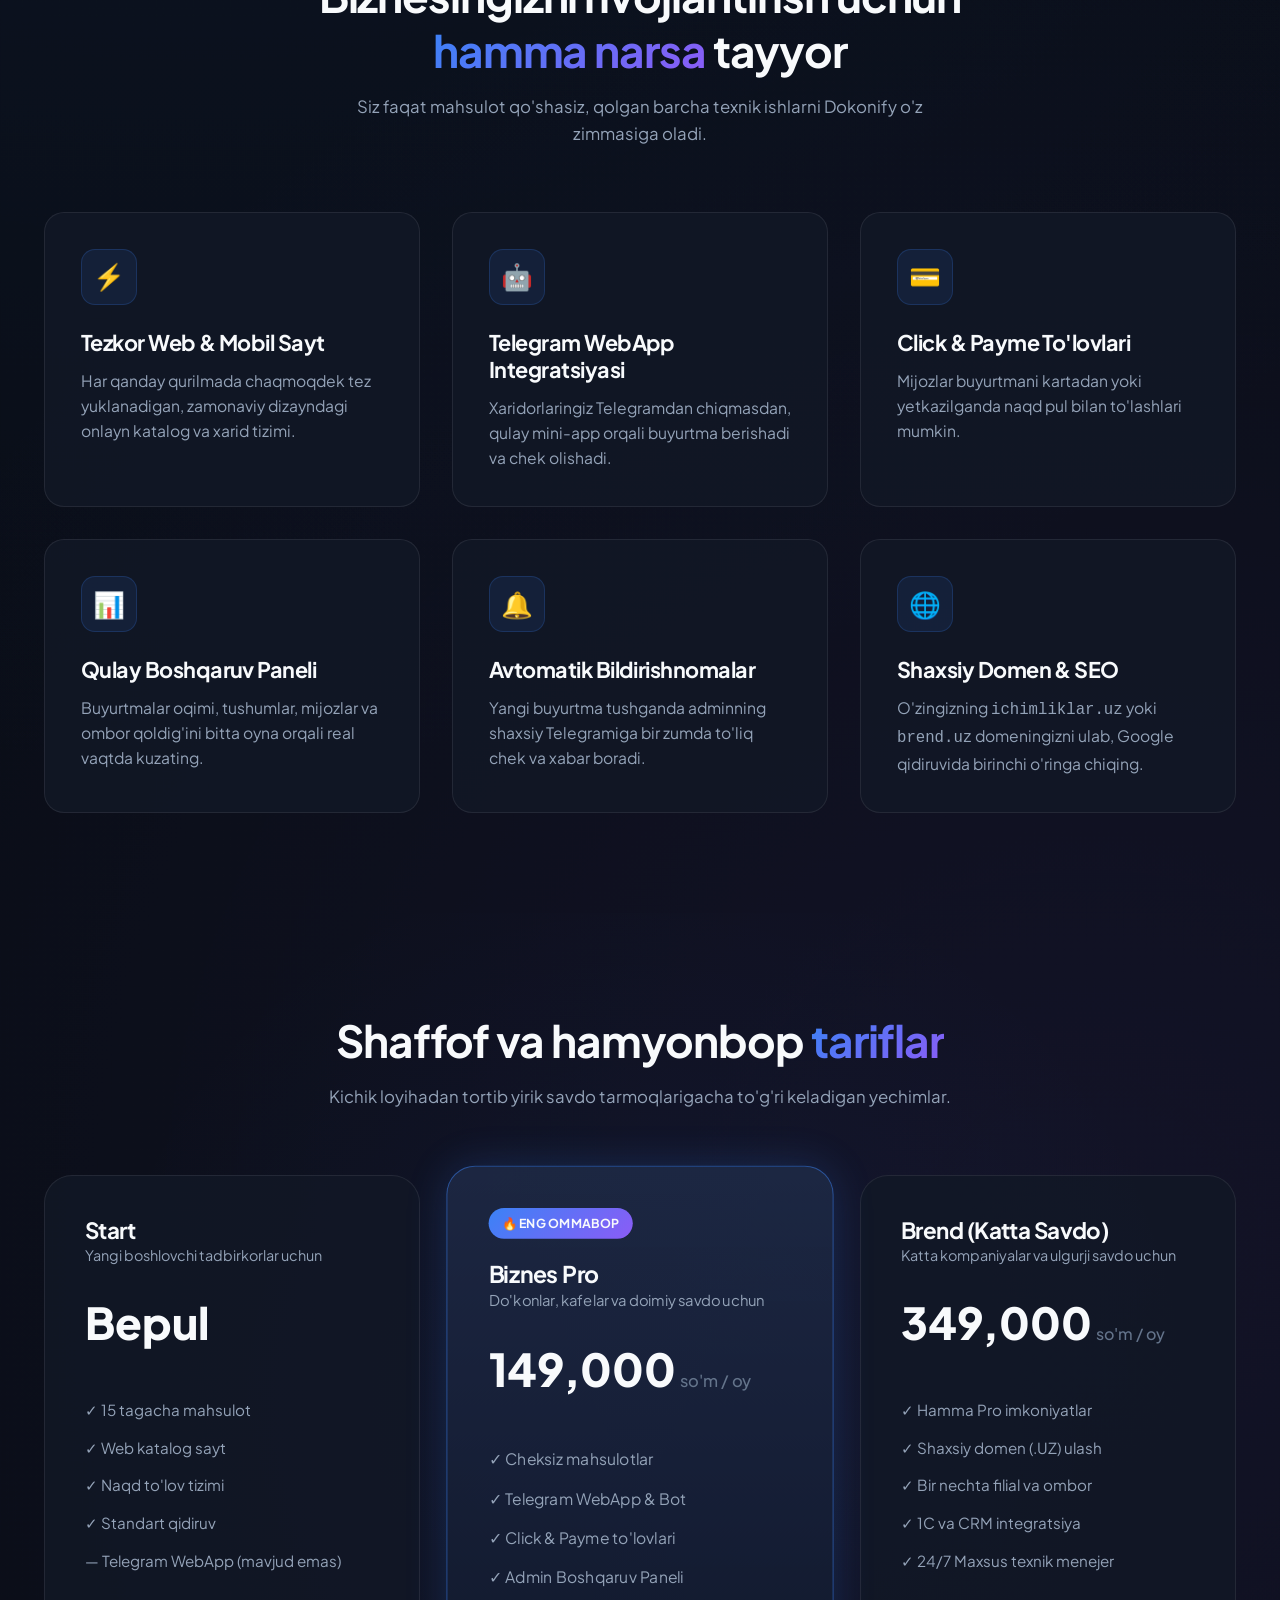
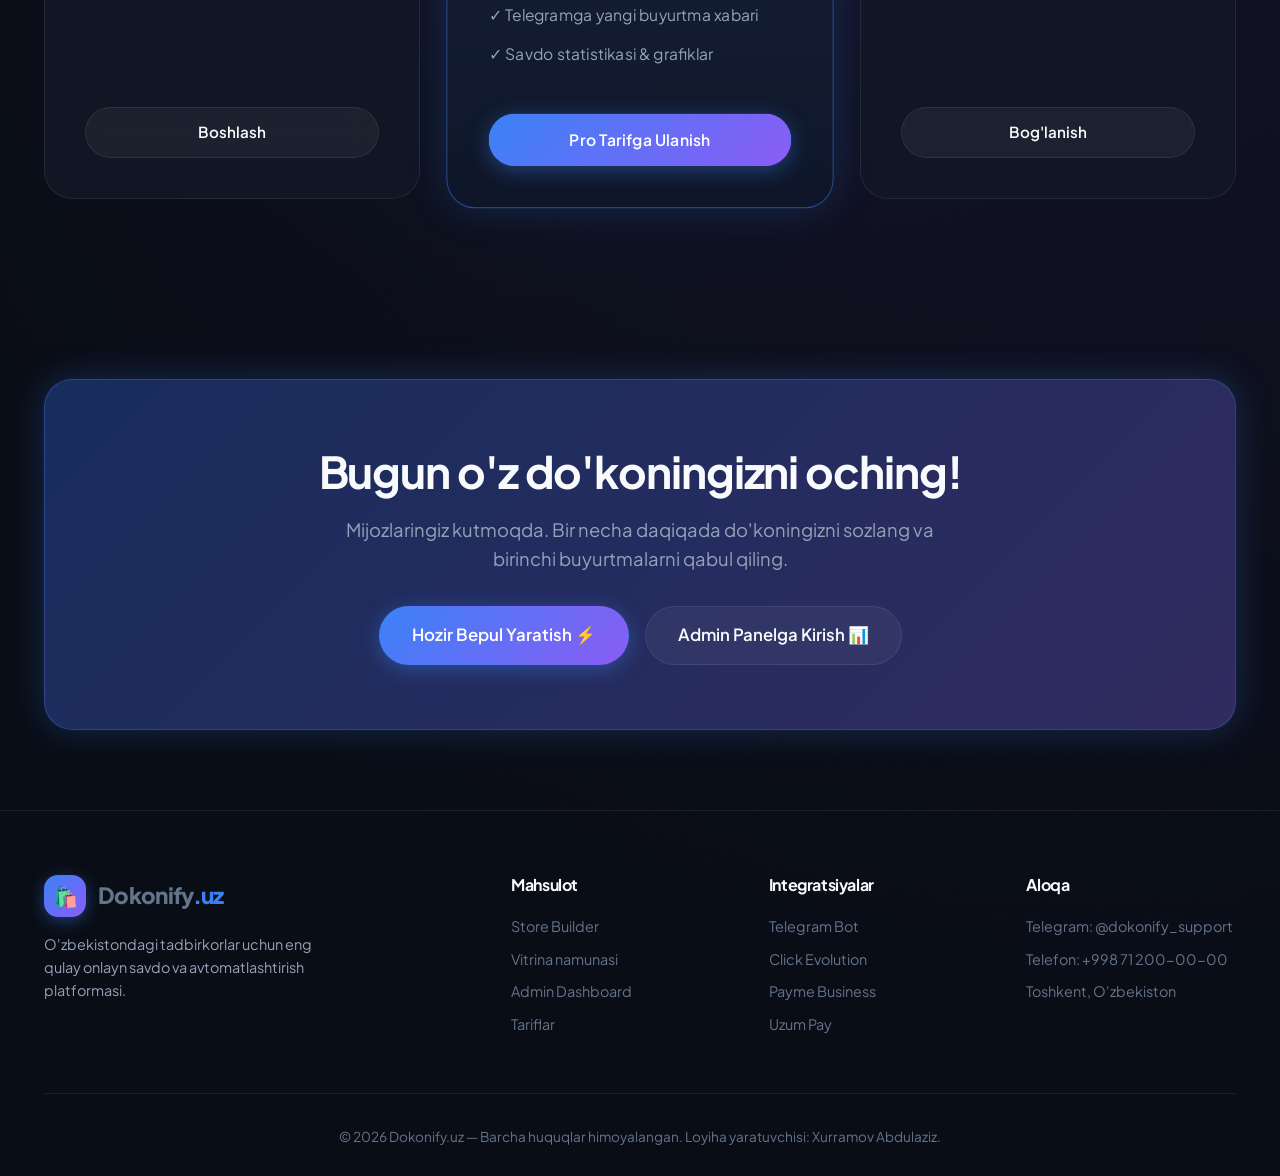
==== commit c086be86: "Dasturchi imzosi: barcha sahifalarda chiroyli 'Sayt yaratuvchisi' badge" ====
--- a/templates/index.html
+++ b/templates/index.html
@@ -318,5 +318,15 @@
   </footer>
 
   <script src="/static/app.js"></script>
+
+  <!-- Dasturchi imzosi -->
+  <div class="dev-credit" title="Ushbu sayt Xurramov Abdulaziz tomonidan yaratilgan">
+    <span class="dev-credit-avatar">XA</span>
+    <span class="dev-credit-text">
+      <span class="dev-credit-label">Sayt yaratuvchisi · Dasturchi</span>
+      <span class="dev-credit-name">Xurramov Abdulaziz</span>
+    </span>
+    <span class="dev-credit-dot" aria-hidden="true"></span>
+  </div>
 </body>
 </html>
--- a/static/style.css
+++ b/static/style.css
@@ -1060,3 +1060,132 @@
   padding: 0 0.25rem;
 }
 
+
+/* ==========================================================================
+   DASTURCHI IMZOSI — "Sayt yaratuvchisi" badge
+   Barcha sahifalarning o'ng pastki burchagida ko'rinadi.
+   ========================================================================== */
+.dev-credit {
+  position: fixed;
+  right: 1.25rem;
+  bottom: 1.25rem;
+  z-index: 120;
+  display: flex;
+  align-items: center;
+  gap: 0.7rem;
+  padding: 0.55rem 1rem 0.55rem 0.6rem;
+  border-radius: var(--radius-full);
+  background: linear-gradient(135deg, rgba(15, 23, 42, 0.94), rgba(30, 41, 59, 0.86));
+  box-shadow:
+    0 10px 30px rgba(0, 0, 0, 0.45),
+    0 0 0 1px rgba(59, 130, 246, 0.28),
+    0 0 24px rgba(59, 130, 246, 0.18);
+  backdrop-filter: blur(14px);
+  -webkit-backdrop-filter: blur(14px);
+  color: var(--text-primary);
+  text-decoration: none;
+  animation: devCreditIn 0.8s cubic-bezier(0.16, 1, 0.3, 1) 0.35s both;
+  transition: transform var(--transition-smooth), box-shadow var(--transition-smooth);
+}
+
+/* Gradient hoshiya */
+.dev-credit::before {
+  content: '';
+  position: absolute;
+  inset: 0;
+  border-radius: inherit;
+  padding: 1px;
+  background: linear-gradient(135deg, rgba(59, 130, 246, 0.9), rgba(139, 92, 246, 0.65), rgba(6, 182, 212, 0.75));
+  -webkit-mask: linear-gradient(#000 0 0) content-box, linear-gradient(#000 0 0);
+  -webkit-mask-composite: xor;
+  mask-composite: exclude;
+  opacity: 0.75;
+  pointer-events: none;
+  transition: opacity var(--transition-smooth);
+}
+
+.dev-credit:hover {
+  transform: translateY(-3px);
+  box-shadow:
+    0 16px 40px rgba(0, 0, 0, 0.5),
+    0 0 0 1px rgba(59, 130, 246, 0.45),
+    0 0 34px rgba(59, 130, 246, 0.35);
+}
+
+.dev-credit:hover::before { opacity: 1; }
+
+.dev-credit-avatar {
+  flex: 0 0 auto;
+  width: 34px;
+  height: 34px;
+  border-radius: 50%;
+  display: grid;
+  place-items: center;
+  font-size: 0.76rem;
+  font-weight: 800;
+  letter-spacing: 0.02em;
+  color: #fff;
+  background: linear-gradient(135deg, #3b82f6, #8b5cf6 58%, #06b6d4);
+  box-shadow: 0 0 0 3px rgba(59, 130, 246, 0.18);
+}
+
+.dev-credit-text {
+  display: flex;
+  flex-direction: column;
+  line-height: 1.18;
+}
+
+.dev-credit-label {
+  font-size: 0.58rem;
+  font-weight: 700;
+  text-transform: uppercase;
+  letter-spacing: 0.14em;
+  color: var(--text-muted);
+}
+
+.dev-credit-name {
+  font-size: 0.85rem;
+  font-weight: 700;
+  white-space: nowrap;
+  background: linear-gradient(90deg, #f8fafc, #bfdbfe 55%, #c4b5fd);
+  -webkit-background-clip: text;
+  background-clip: text;
+  color: transparent;
+}
+
+.dev-credit-dot {
+  width: 7px;
+  height: 7px;
+  margin-left: 0.15rem;
+  border-radius: 50%;
+  background: var(--accent-emerald);
+  animation: devCreditPulse 2.2s ease-out infinite;
+}
+
+@keyframes devCreditIn {
+  from { opacity: 0; transform: translateY(14px) scale(0.96); }
+  to   { opacity: 1; transform: none; }
+}
+
+@keyframes devCreditPulse {
+  0%   { box-shadow: 0 0 0 0 rgba(16, 185, 129, 0.55); }
+  70%  { box-shadow: 0 0 0 8px rgba(16, 185, 129, 0); }
+  100% { box-shadow: 0 0 0 0 rgba(16, 185, 129, 0); }
+}
+
+@media (max-width: 640px) {
+  .dev-credit {
+    right: 0.75rem;
+    bottom: 0.75rem;
+    gap: 0.5rem;
+    padding: 0.42rem 0.8rem 0.42rem 0.5rem;
+  }
+  .dev-credit-label { display: none; }
+  .dev-credit-name { font-size: 0.75rem; }
+  .dev-credit-avatar { width: 28px; height: 28px; font-size: 0.66rem; }
+}
+
+@media (prefers-reduced-motion: reduce) {
+  .dev-credit { animation: none; }
+  .dev-credit-dot { animation: none; }
+}
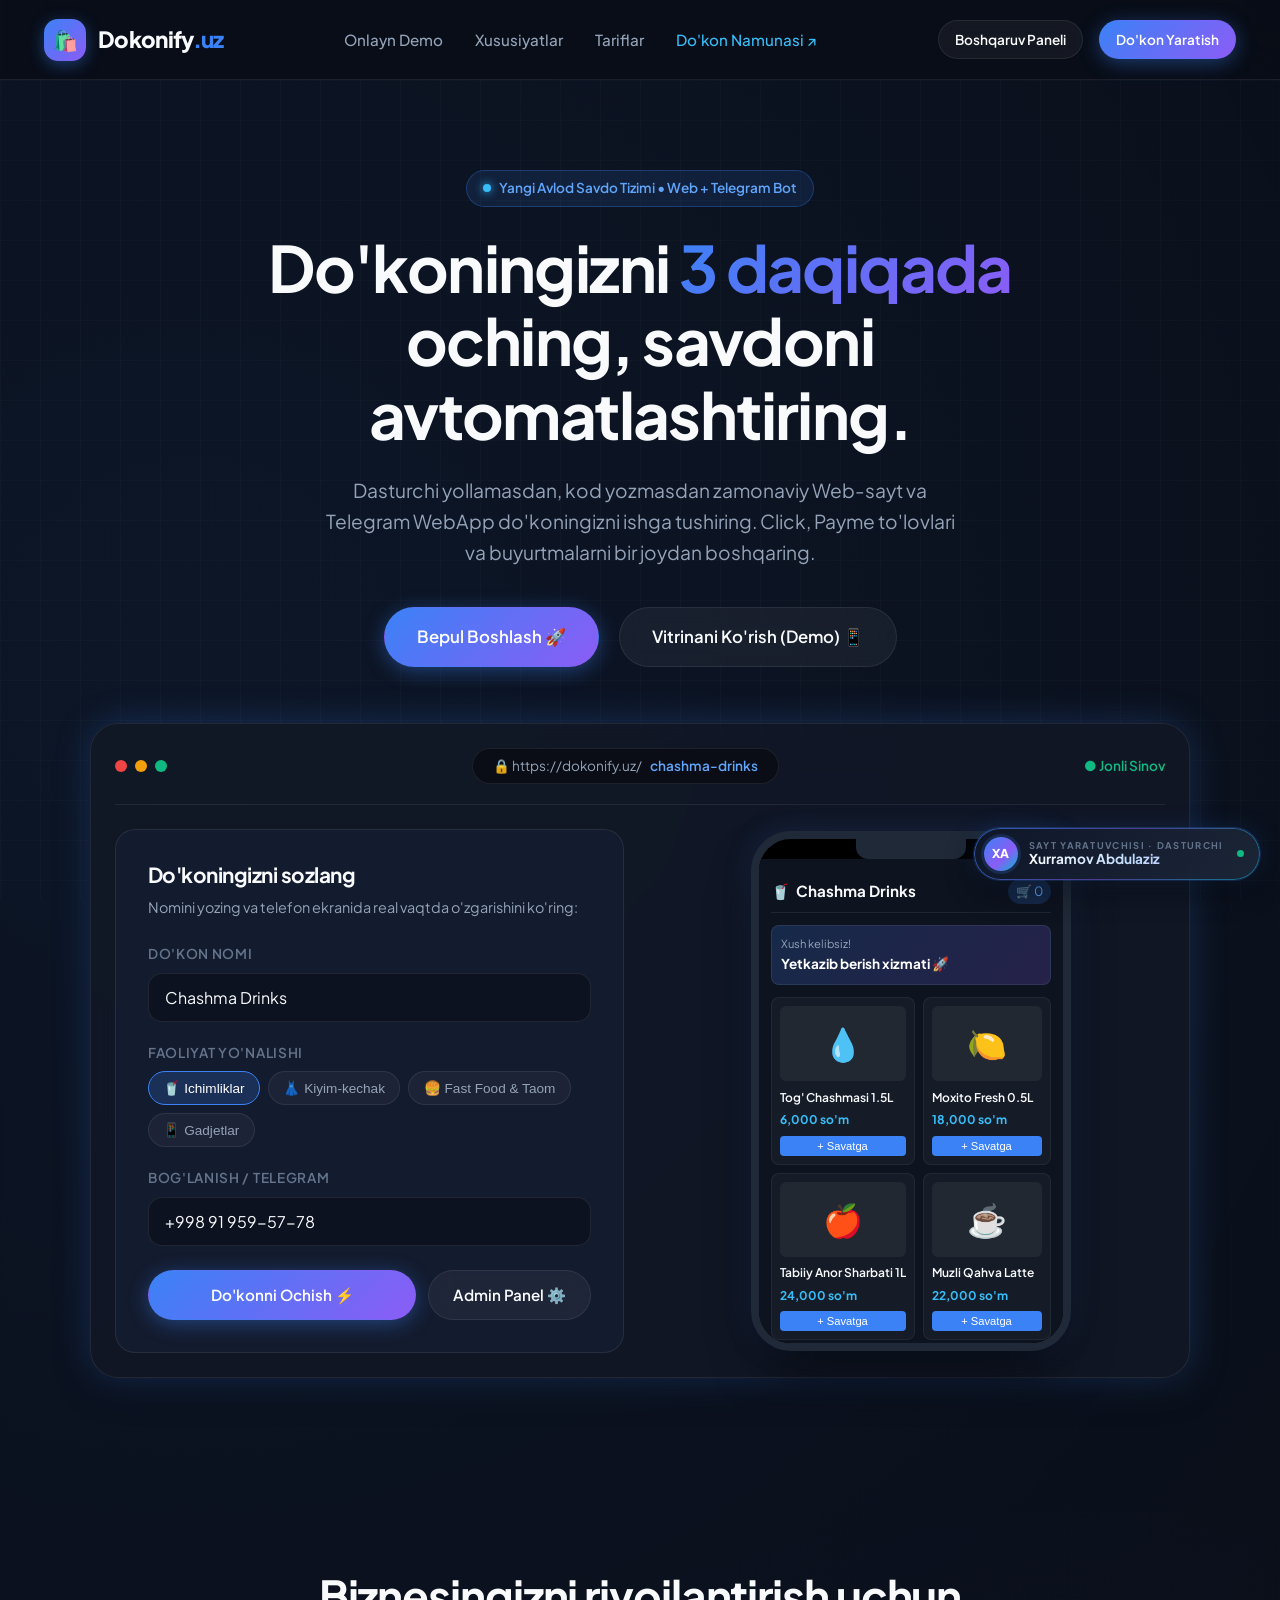
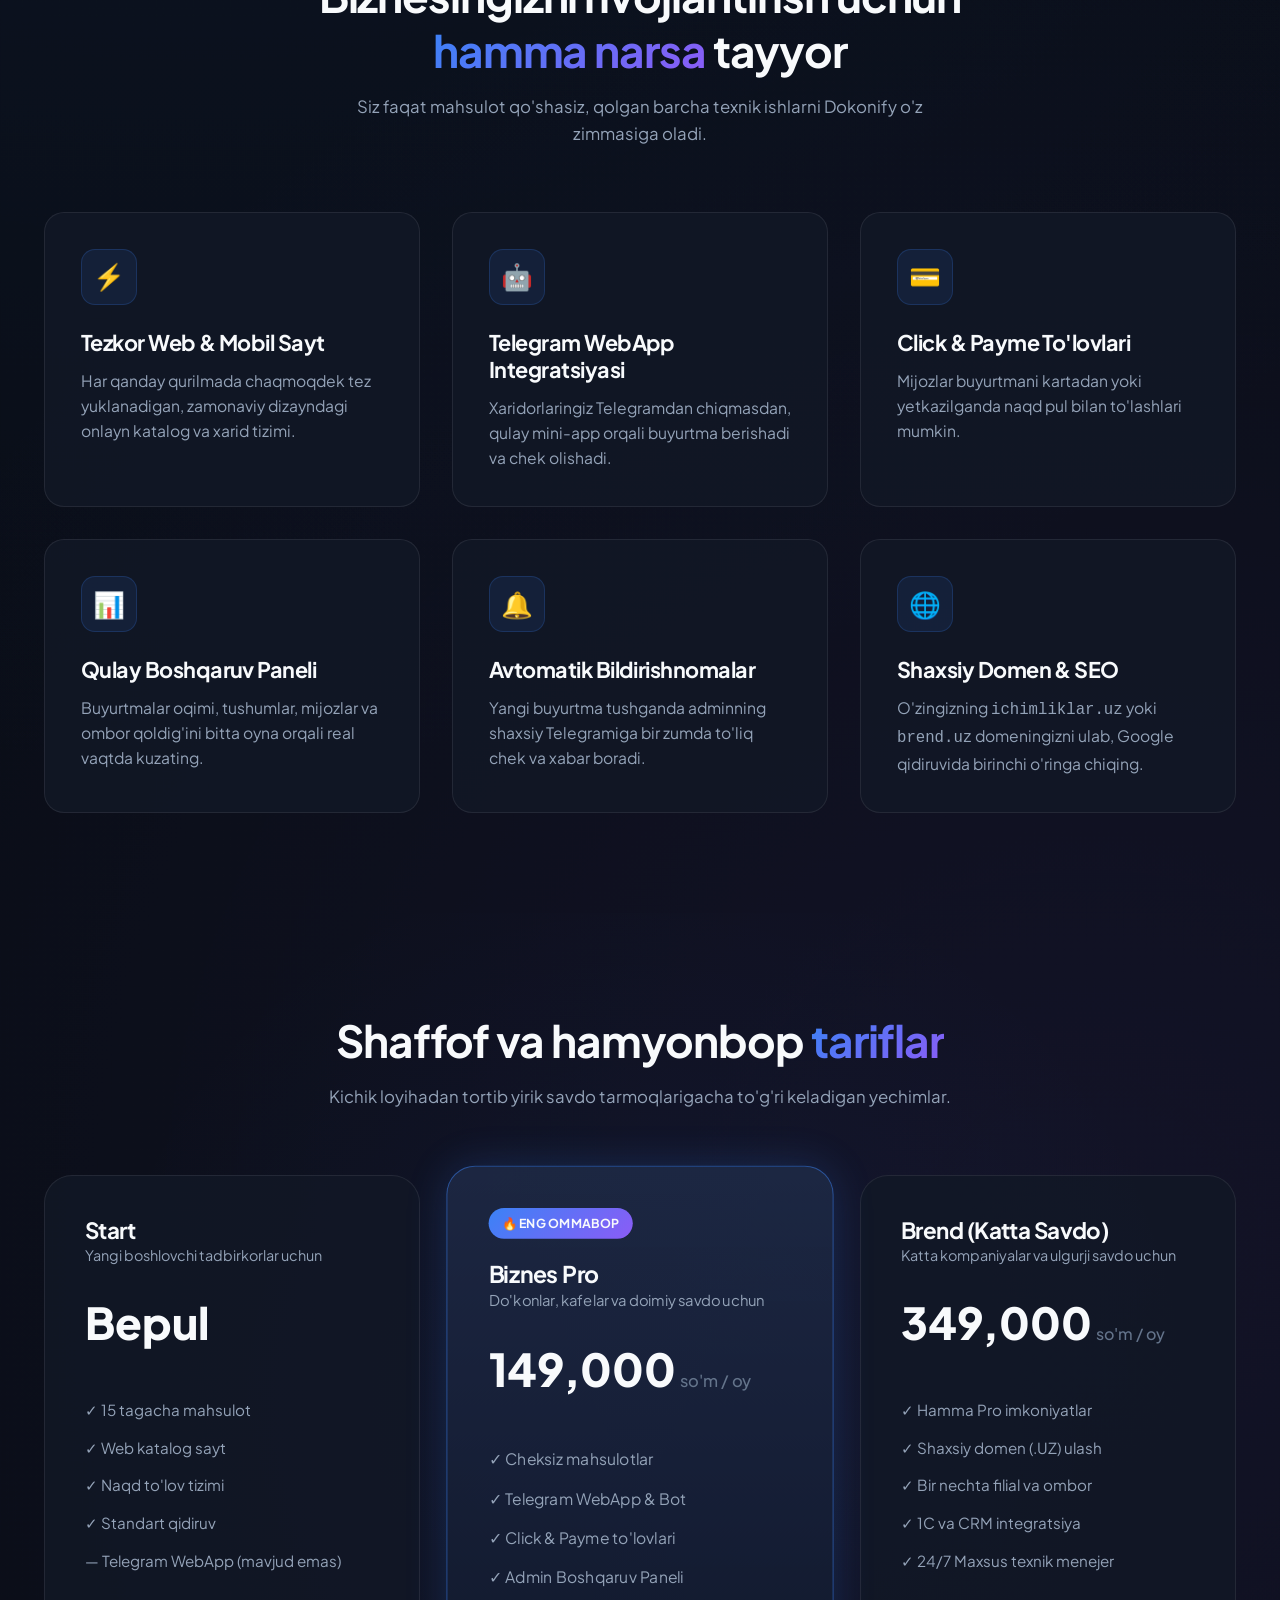
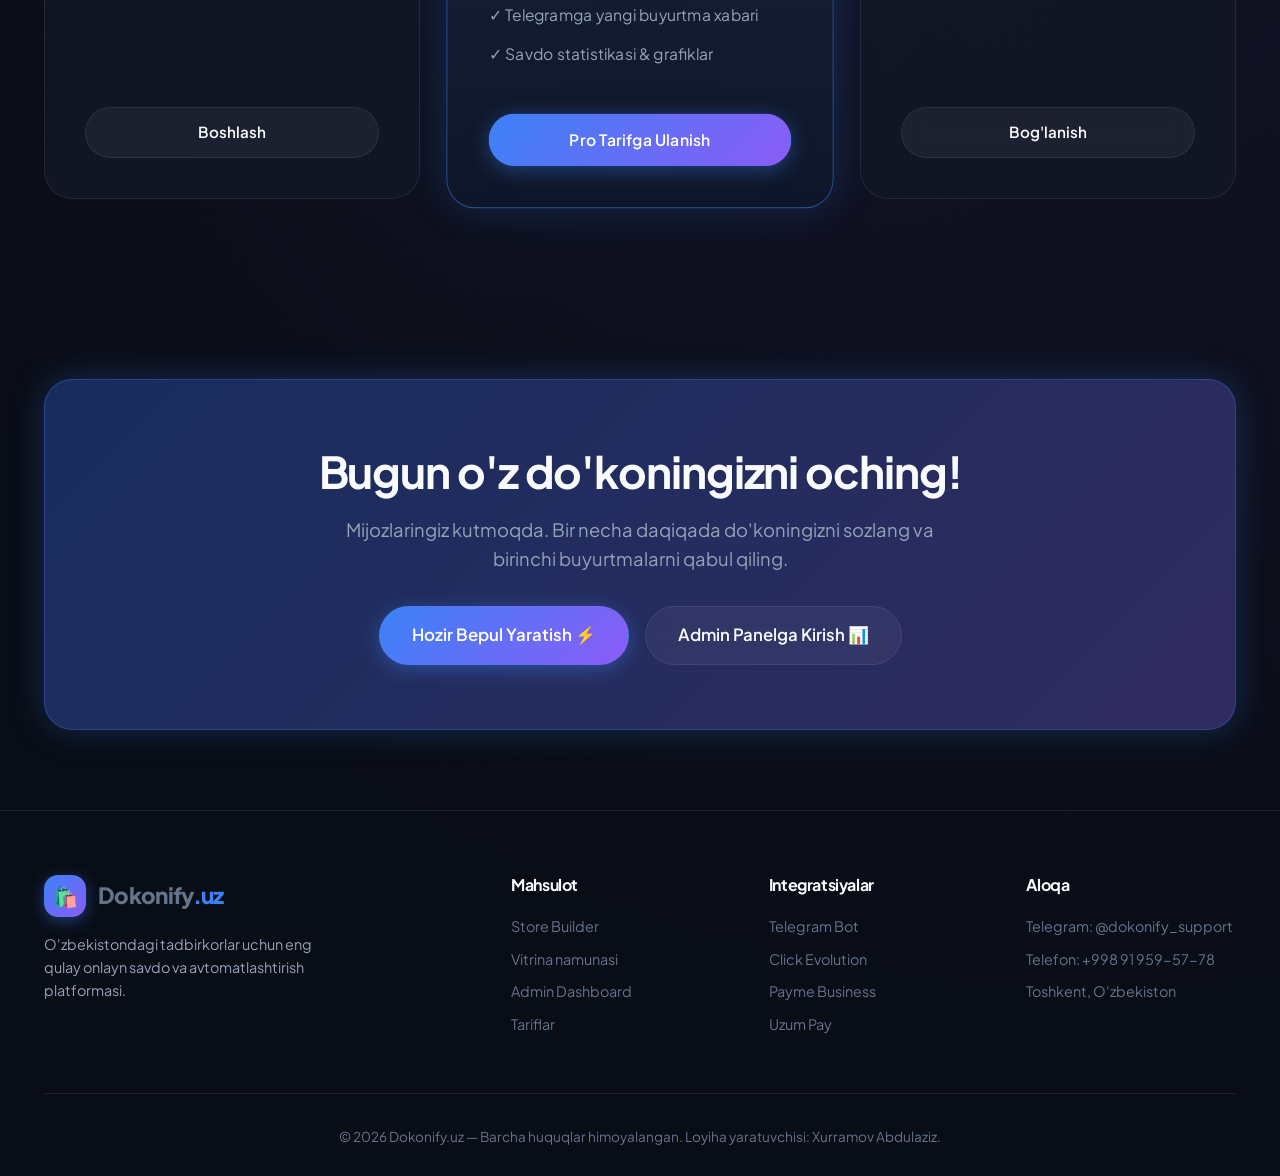
==== commit 63df1e34: "Telefon raqami +998 91 959-57-78 ga almashtirildi - Landing demo 'Bog'lanish / Telegram' maydoni - F" ====
--- a/templates/index.html
+++ b/templates/index.html
@@ -98,7 +98,7 @@
 
             <div class="wizard-step">
               <label for="storePhoneInput">Bog'lanish / Telegram</label>
-              <input type="text" id="storePhoneInput" class="wizard-input" value="+998 90 123-45-67">
+              <input type="text" id="storePhoneInput" class="wizard-input" value="+998 91 959-57-78">
             </div>
 
             <div style="margin-top: 1.5rem; display: flex; gap: 0.75rem;">
@@ -305,7 +305,7 @@
           <h4>Aloqa</h4>
           <ul class="footer-links">
             <li><a href="#">Telegram: @dokonify_support</a></li>
-            <li><a href="#">Telefon: +998 71 200-00-00</a></li>
+            <li><a href="#">Telefon: +998 91 959-57-78</a></li>
             <li><a href="#">Toshkent, O'zbekiston</a></li>
           </ul>
         </div>
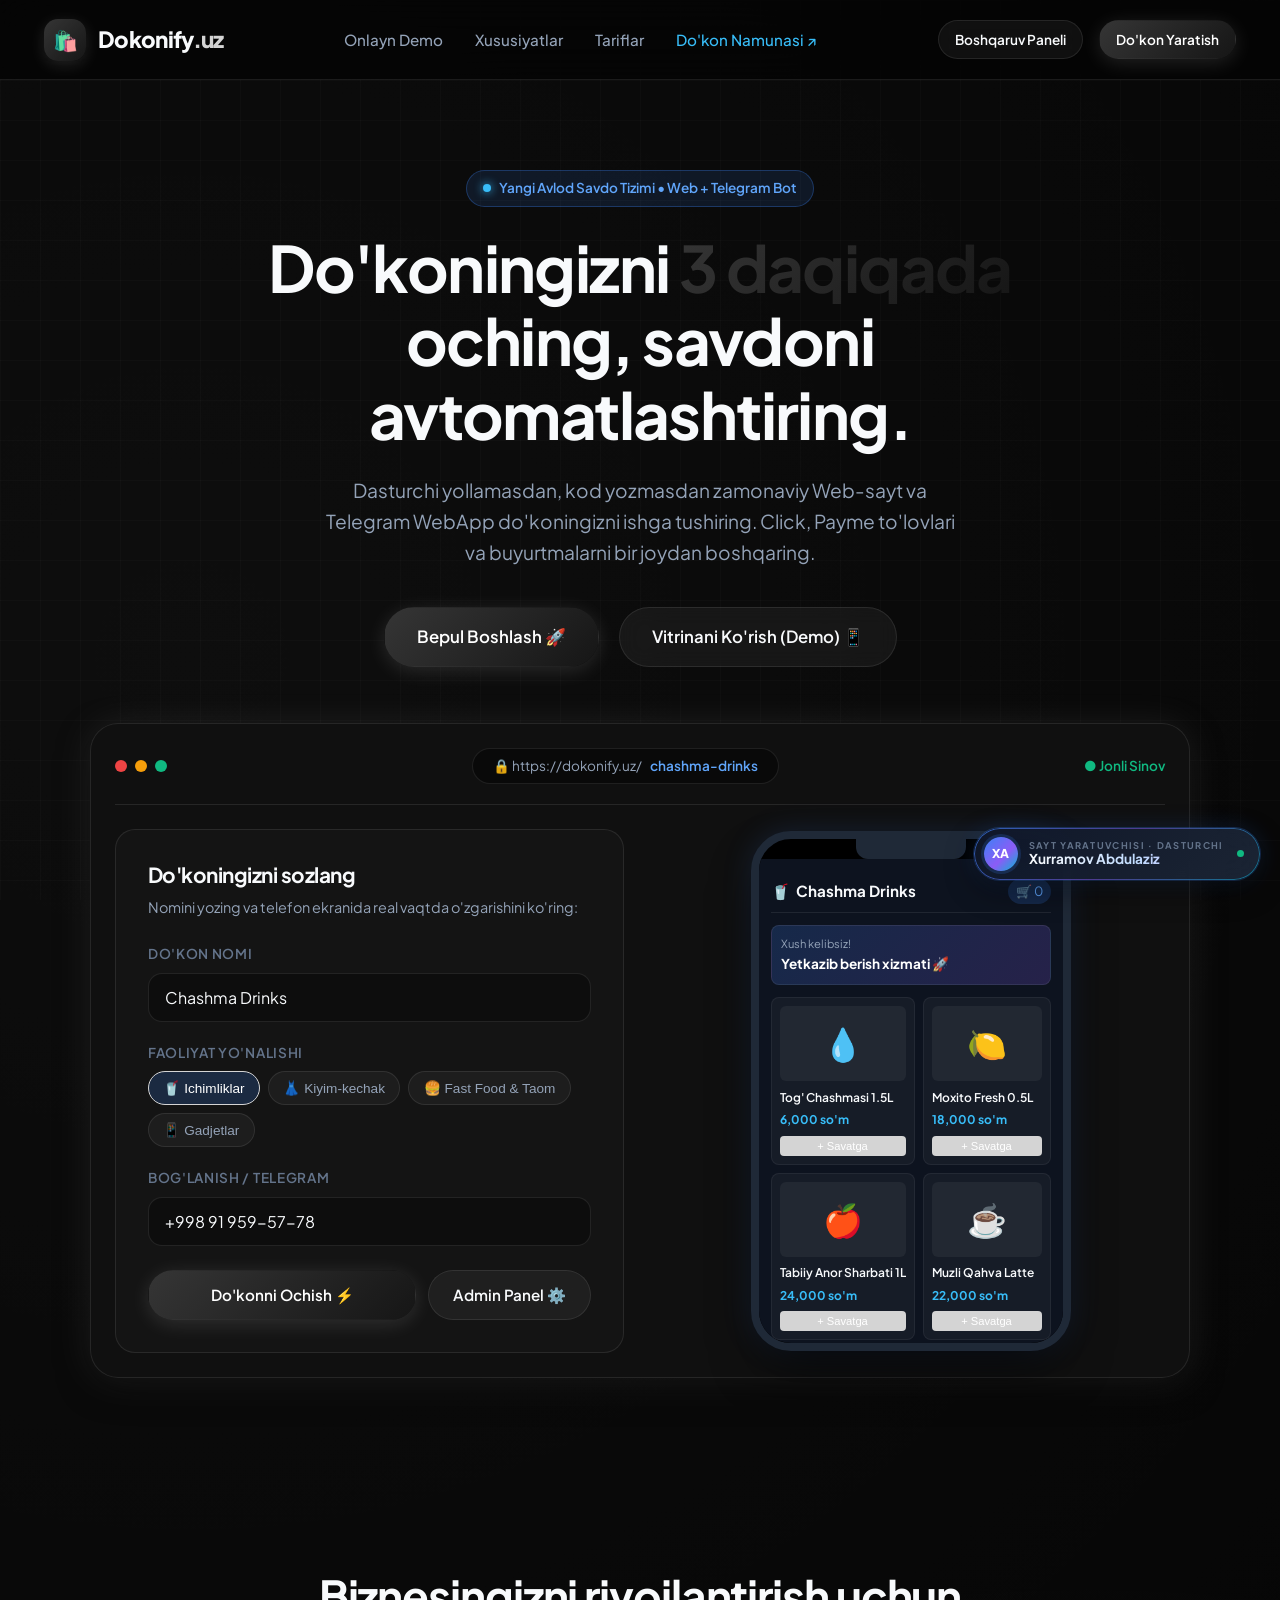
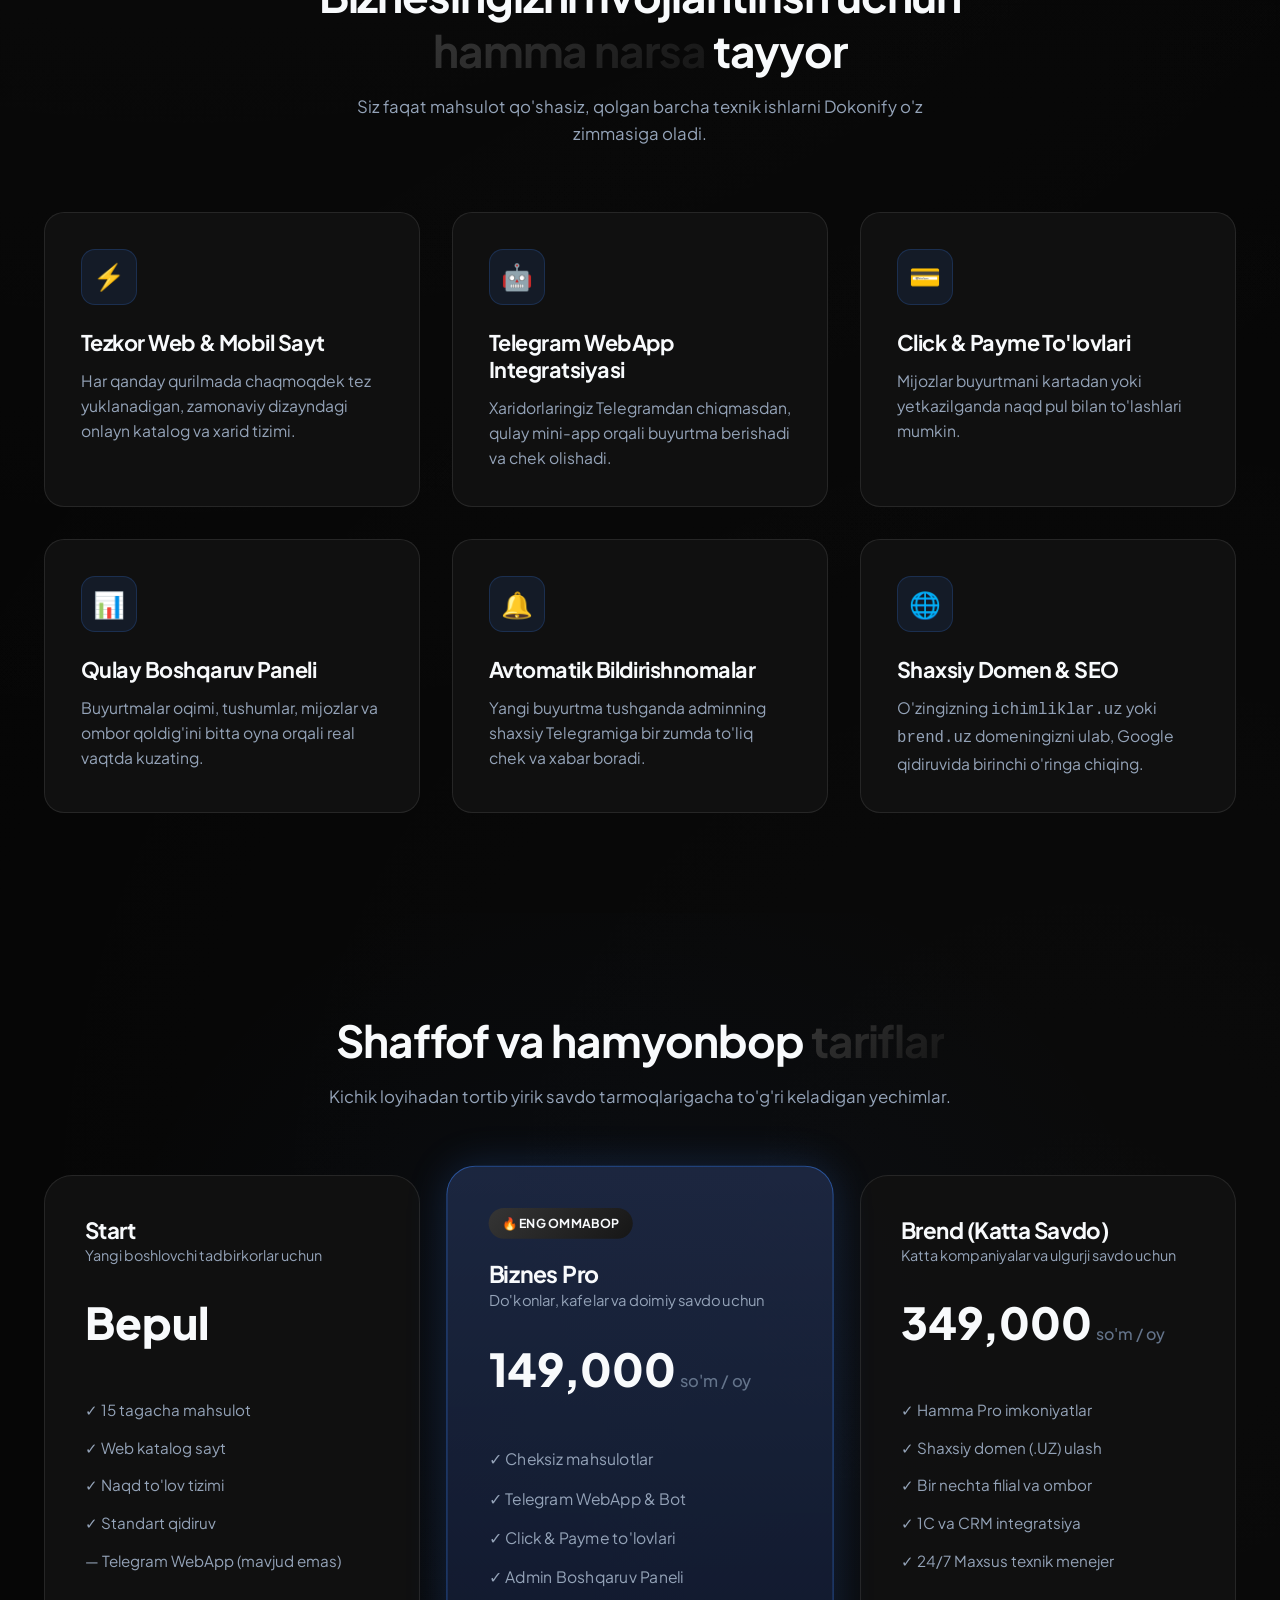
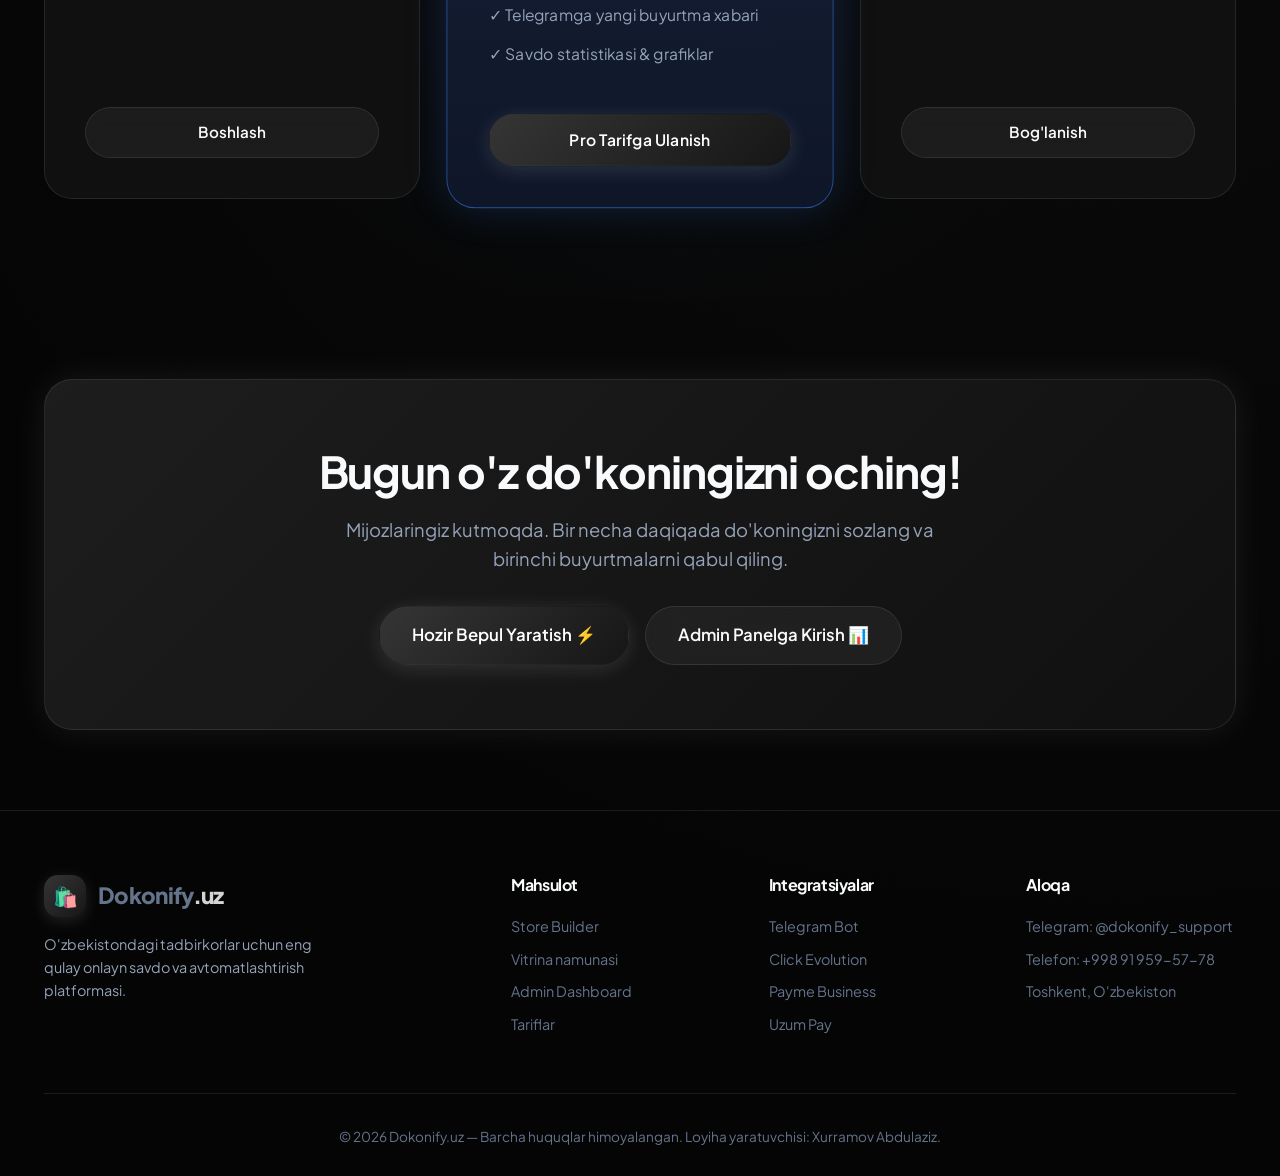
==== commit be67b141: "Deploy latest storefront and admin updates Co-authored-by: Copilot <223556219+Copilot@users.noreply." ====
--- a/templates/index.html
+++ b/templates/index.html
@@ -5,7 +5,7 @@
   <meta name="viewport" content="width=device-width, initial-scale=1.0">
   <title>Dokonify — 3 daqiqada Web & Telegram Do'kon Yaratish Platformasi</title>
   <meta name="description" content="Kichik va o'rta bizneslar uchun avtomatlashtirilgan internet do'kon va Telegram WebApp platformasi. Click, Payme va buyurtmalar boshqaruvi.">
-  <link rel="stylesheet" href="/static/style.css">
+  <link rel="stylesheet" href="/static/style.css?v=black-theme-1">
   <link rel="icon" href="data:image/svg+xml,<svg xmlns=%22http://www.w3.org/2000/svg%22 viewBox=%220 0 100 100%22><text y=%22.9em%22 font-size=%2290%22>🛍️</text></svg>">
 </head>
 <body>
--- a/static/style.css
+++ b/static/style.css
@@ -7,16 +7,16 @@
 
 :root {
   /* Color Palette */
-  --bg-dark: #090d16;
-  --bg-card: rgba(18, 24, 38, 0.85);
-  --bg-card-hover: rgba(28, 36, 56, 0.95);
-  --bg-elevated: #131b2e;
-  --border-subtle: rgba(255, 255, 255, 0.08);
-  --border-accent: rgba(59, 130, 246, 0.3);
+  --bg-dark: #050505;
+  --bg-card: rgba(17, 17, 17, 0.94);
+  --bg-card-hover: rgba(27, 27, 27, 0.98);
+  --bg-elevated: #141414;
+  --border-subtle: rgba(255, 255, 255, 0.09);
+  --border-accent: rgba(255, 255, 255, 0.2);
   
-  --primary: #3b82f6;
-  --primary-glow: rgba(59, 130, 246, 0.4);
-  --primary-gradient: linear-gradient(135deg, #3b82f6 0%, #8b5cf6 100%);
+  --primary: #d4d4d4;
+  --primary-glow: rgba(255, 255, 255, 0.12);
+  --primary-gradient: linear-gradient(135deg, #353535 0%, #161616 100%);
   --accent-cyan: #06b6d4;
   --accent-emerald: #10b981;
   --accent-amber: #f59e0b;
@@ -35,7 +35,7 @@
   
   --shadow-sm: 0 2px 8px rgba(0, 0, 0, 0.3);
   --shadow-md: 0 8px 30px rgba(0, 0, 0, 0.4);
-  --shadow-glow: 0 0 35px rgba(59, 130, 246, 0.25);
+  --shadow-glow: 0 0 35px rgba(255, 255, 255, 0.08);
   --shadow-card: 0 10px 40px -10px rgba(0, 0, 0, 0.5);
   
   --font-main: 'Plus Jakarta Sans', -apple-system, BlinkMacSystemFont, sans-serif;
@@ -62,8 +62,8 @@
   overflow-x: hidden;
   min-height: 100vh;
   position: relative;
-  background: radial-gradient(circle at 15% 15%, rgba(59, 130, 246, 0.08) 0%, transparent 45%),
-              radial-gradient(circle at 85% 65%, rgba(139, 92, 246, 0.08) 0%, transparent 45%),
+  background: radial-gradient(circle at 15% 15%, rgba(255, 255, 255, 0.035) 0%, transparent 45%),
+              radial-gradient(circle at 85% 65%, rgba(255, 255, 255, 0.025) 0%, transparent 45%),
               var(--bg-dark);
 }
 
@@ -134,7 +134,7 @@
   height: 80px;
   backdrop-filter: blur(20px);
   -webkit-backdrop-filter: blur(20px);
-  background: rgba(9, 13, 22, 0.75);
+  background: rgba(5, 5, 5, 0.9);
   border-bottom: 1px solid var(--border-subtle);
   z-index: 100;
   display: flex;
@@ -216,7 +216,7 @@
 
 .btn-primary:hover {
   transform: translateY(-2px);
-  box-shadow: 0 8px 28px rgba(59, 130, 246, 0.6);
+  box-shadow: 0 8px 28px rgba(255, 255, 255, 0.16);
 }
 
 .btn-secondary {
@@ -685,9 +685,8 @@
 }
 
 .cta-box {
-  background: linear-gradient(135deg, rgba(37, 99, 235, 0.25) 0%, rgba(139, 92, 246, 0.25) 100%),
-              var(--bg-elevated);
-  border: 1px solid rgba(59, 130, 246, 0.3);
+  background: linear-gradient(135deg, #1d1d1d 0%, #101010 100%);
+  border: 1px solid var(--border-subtle);
   border-radius: var(--radius-xl);
   padding: 4rem 2rem;
   text-align: center;
